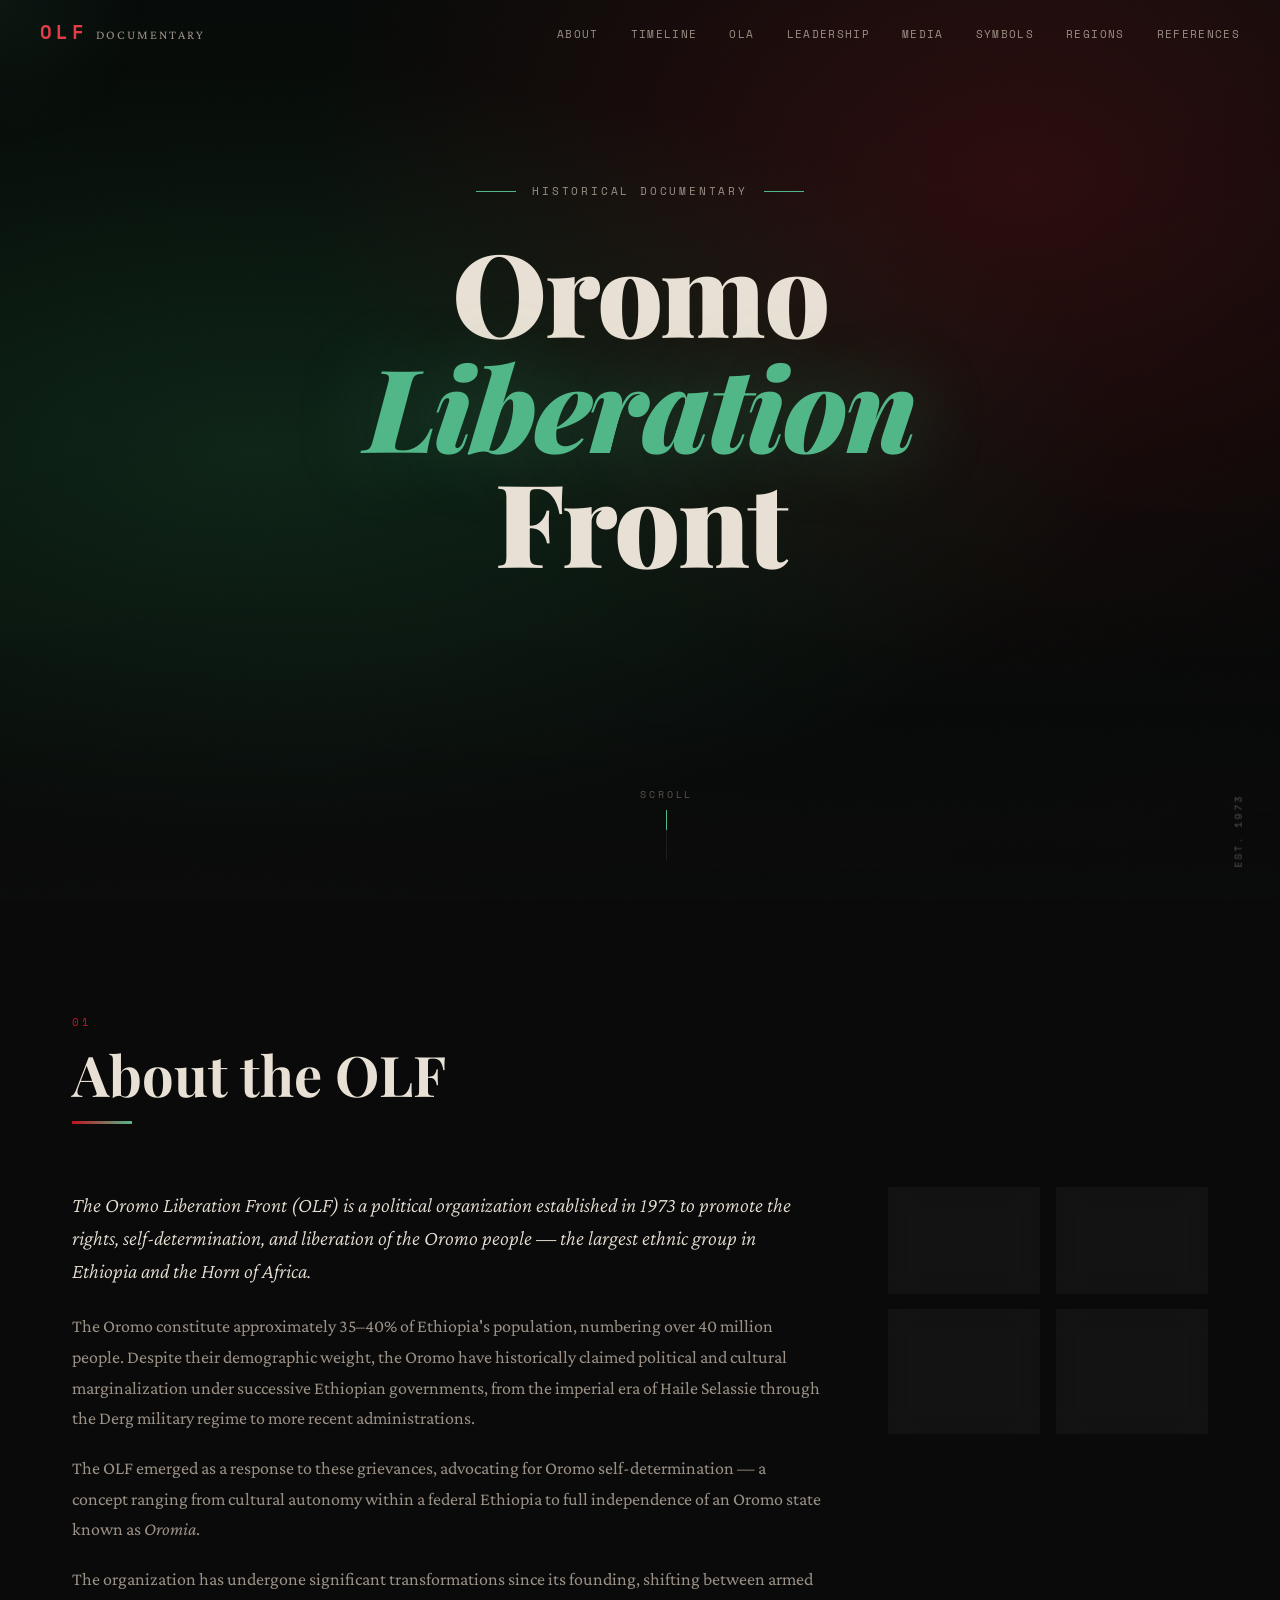
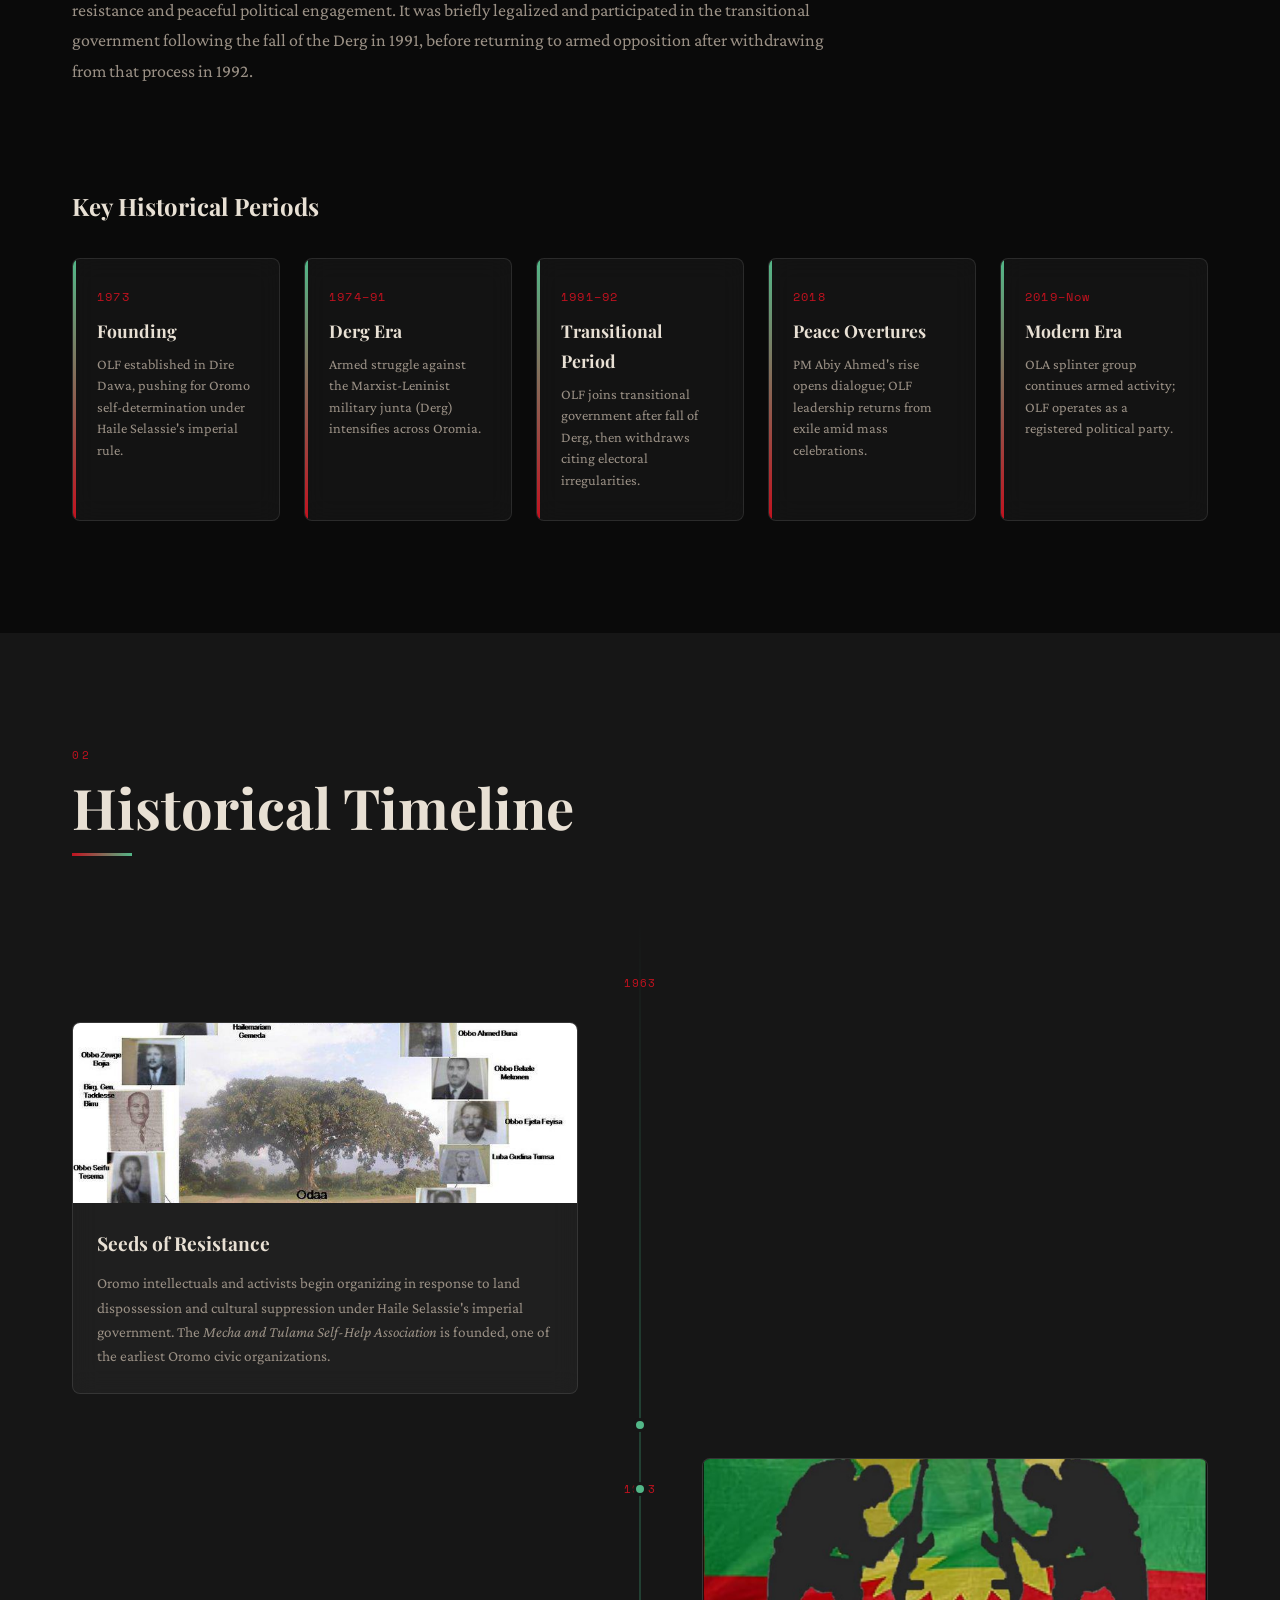
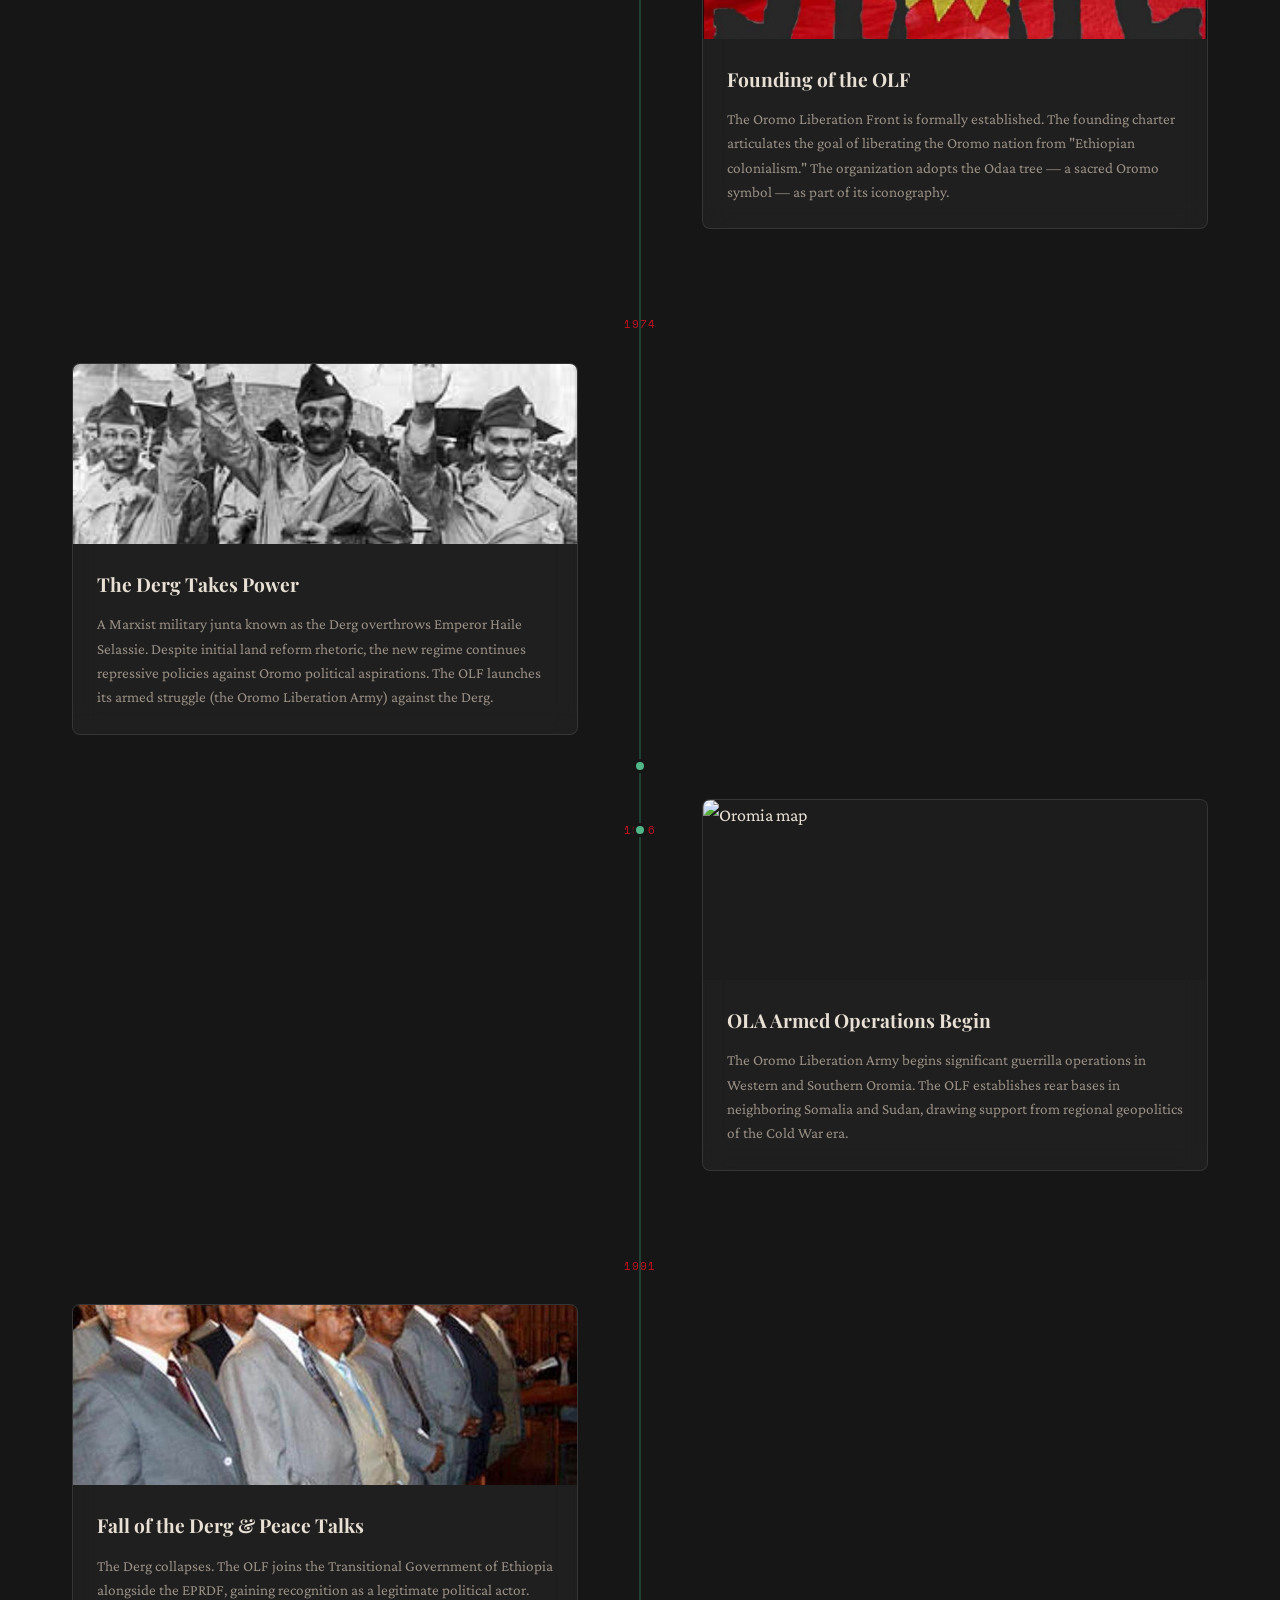
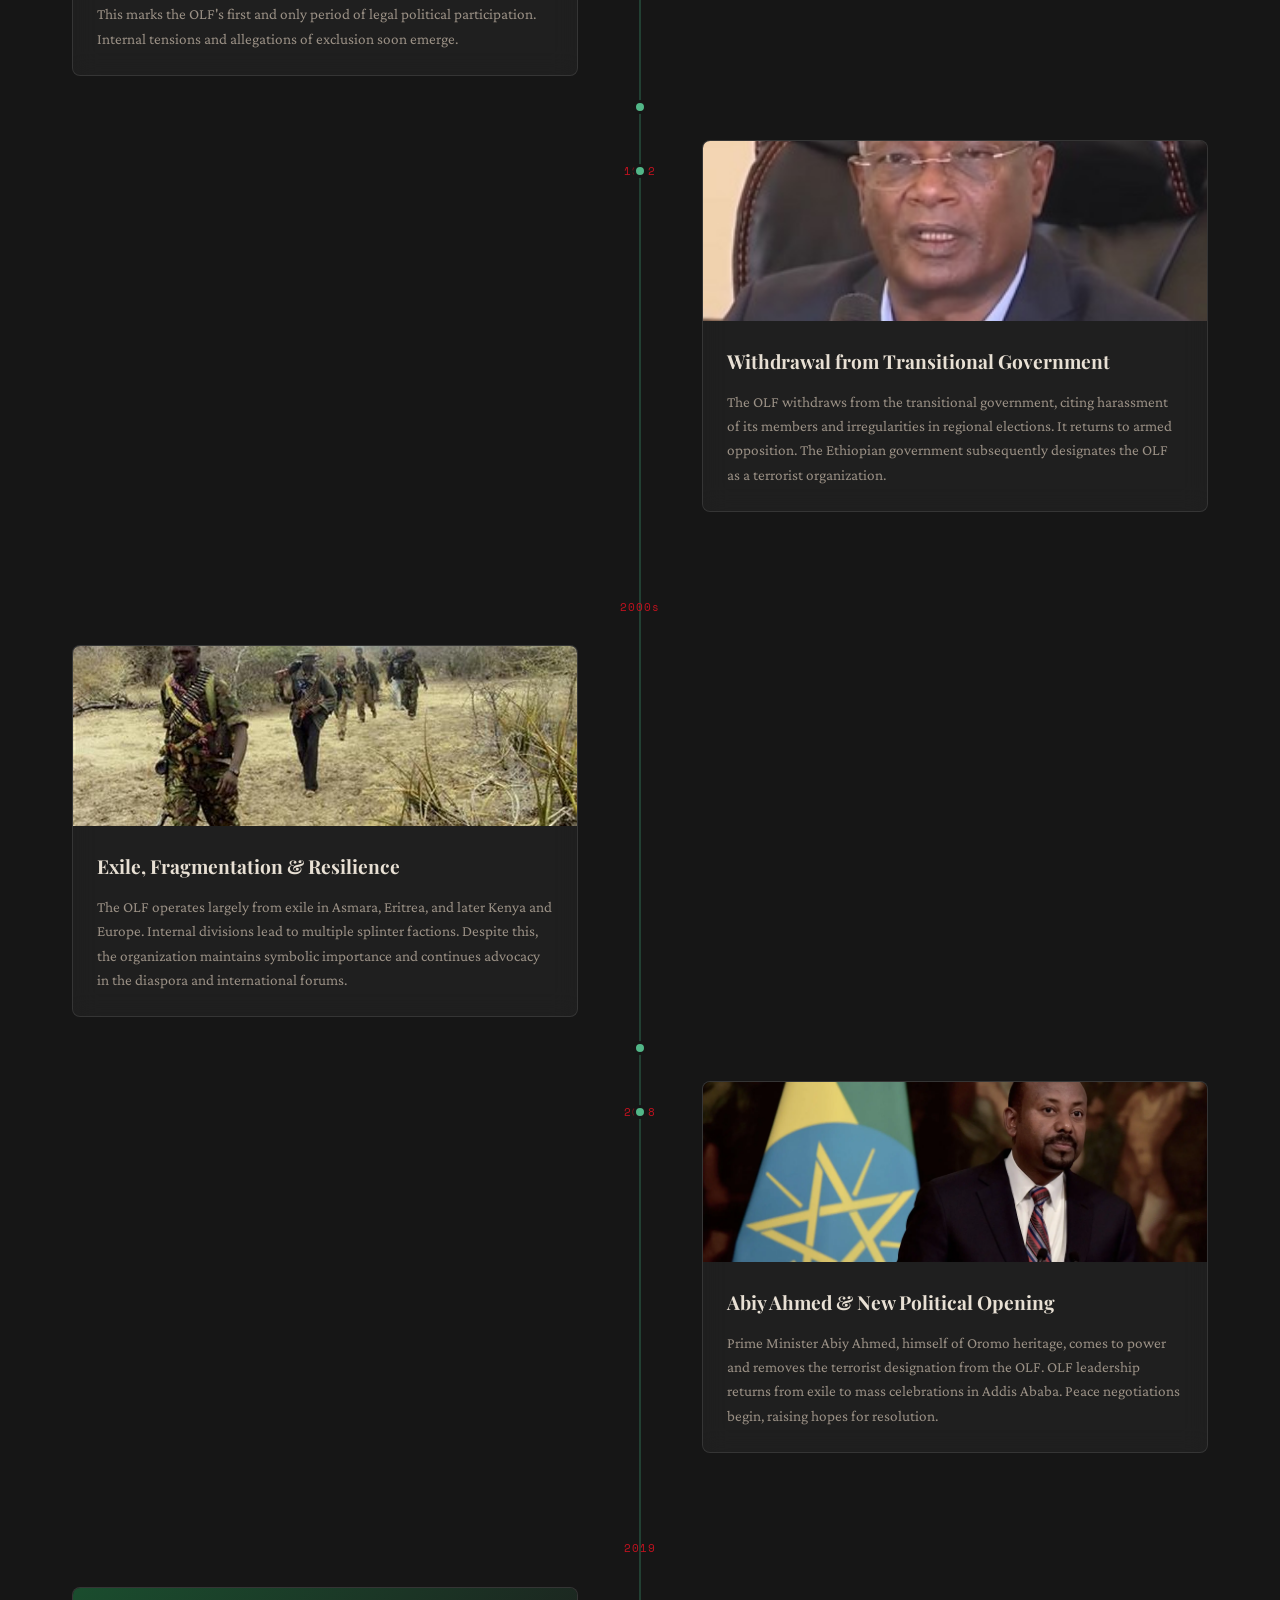
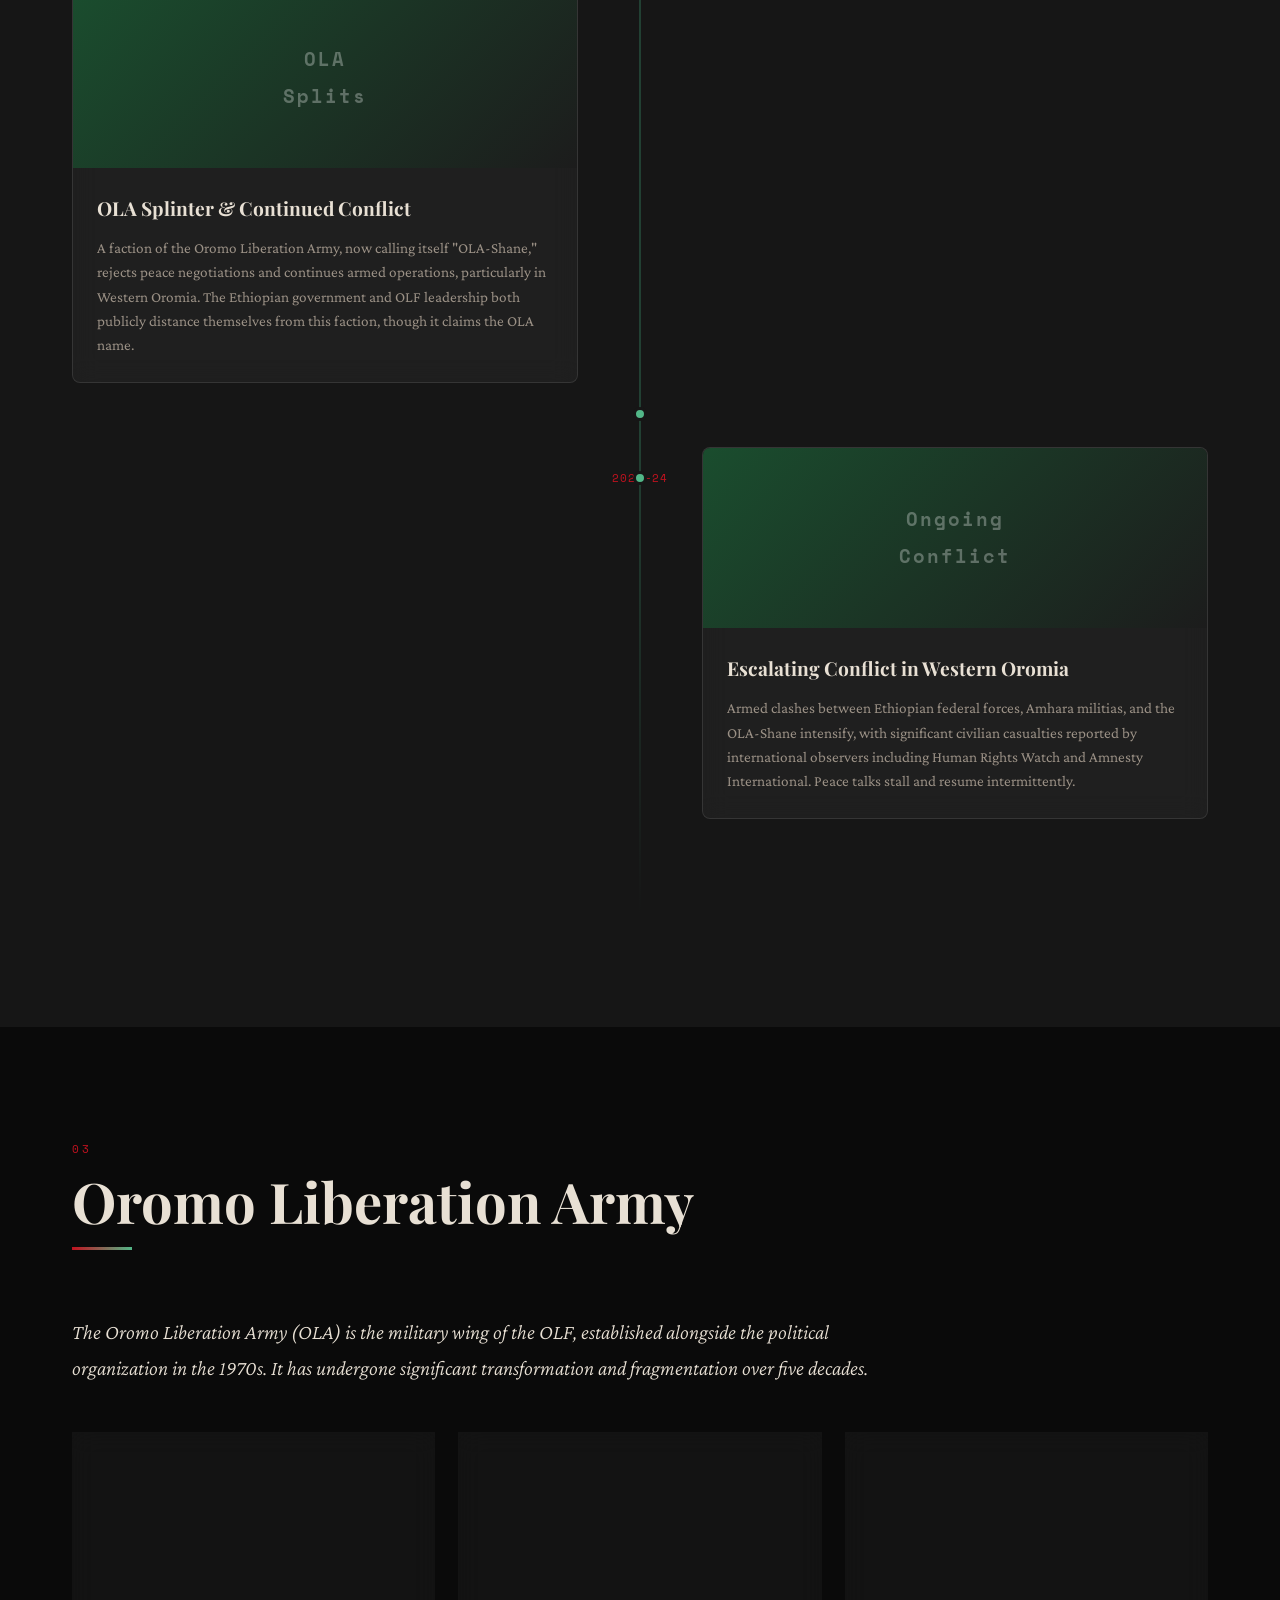
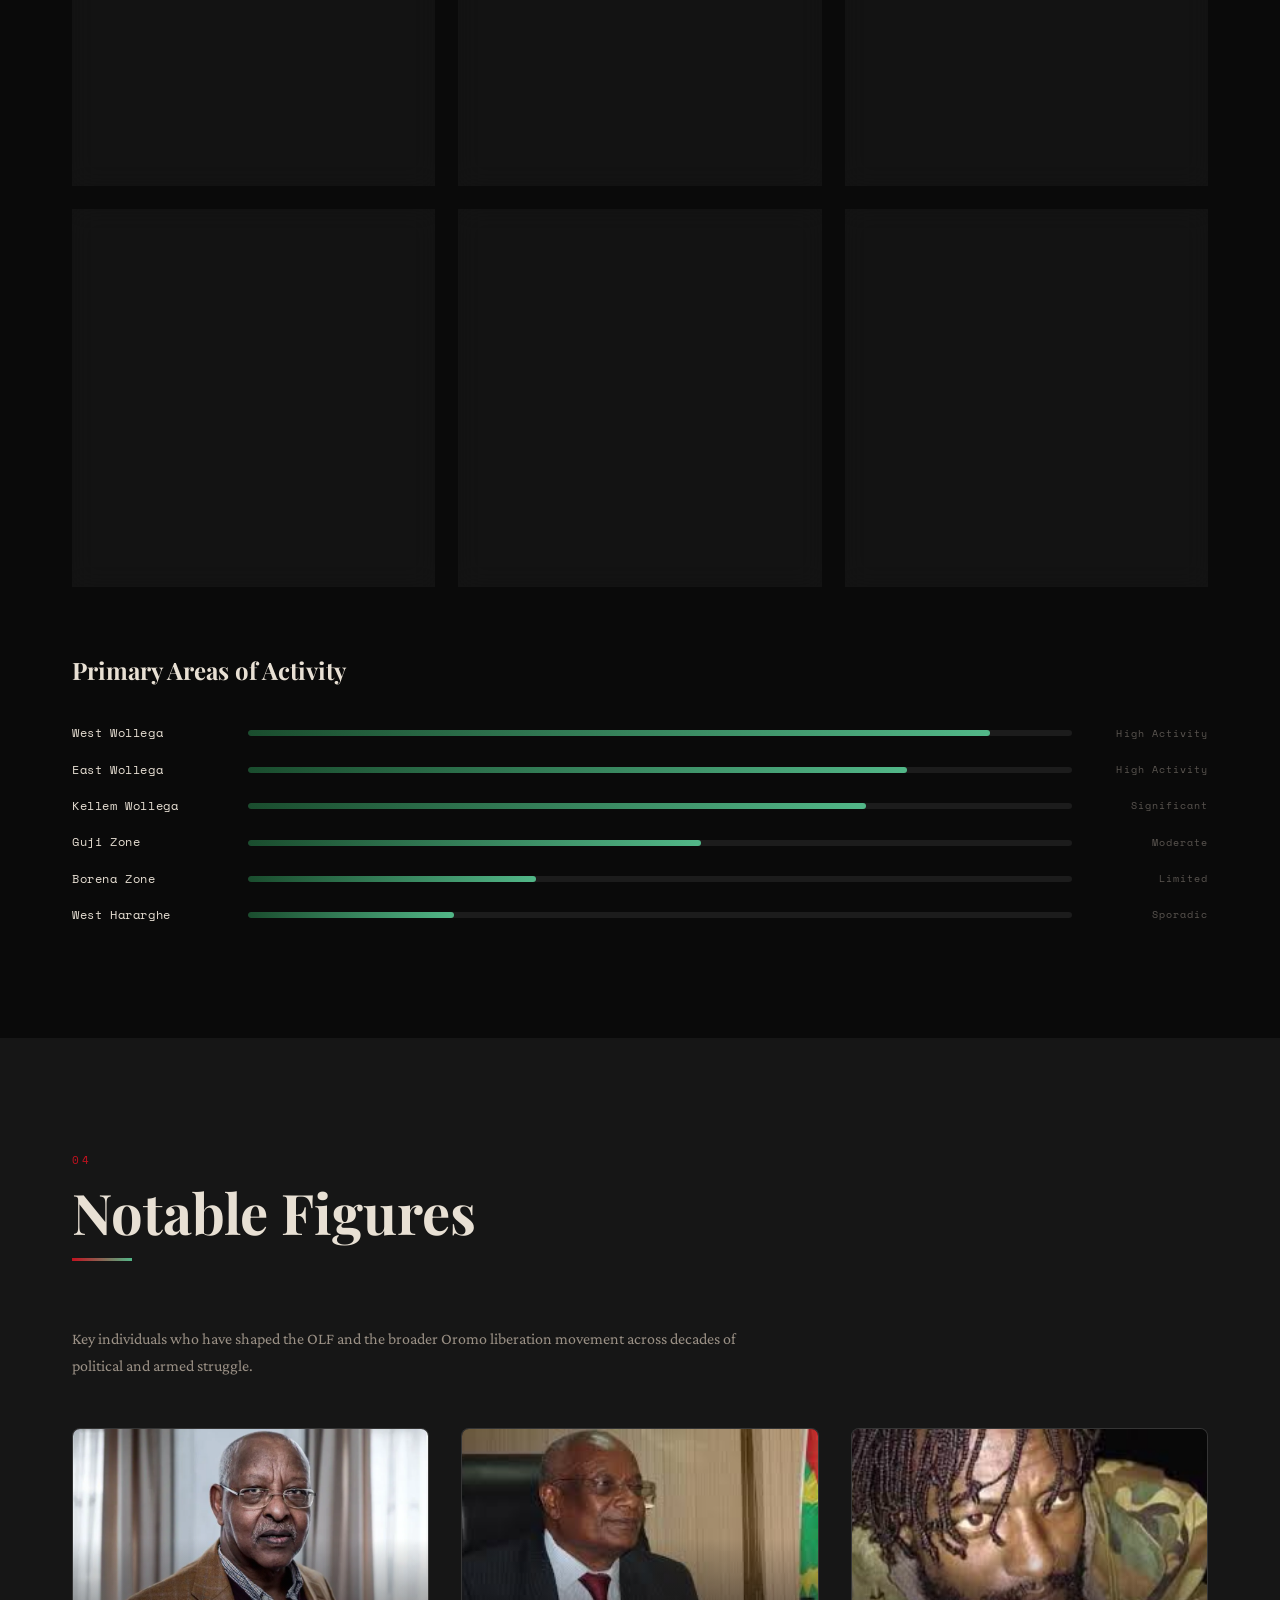
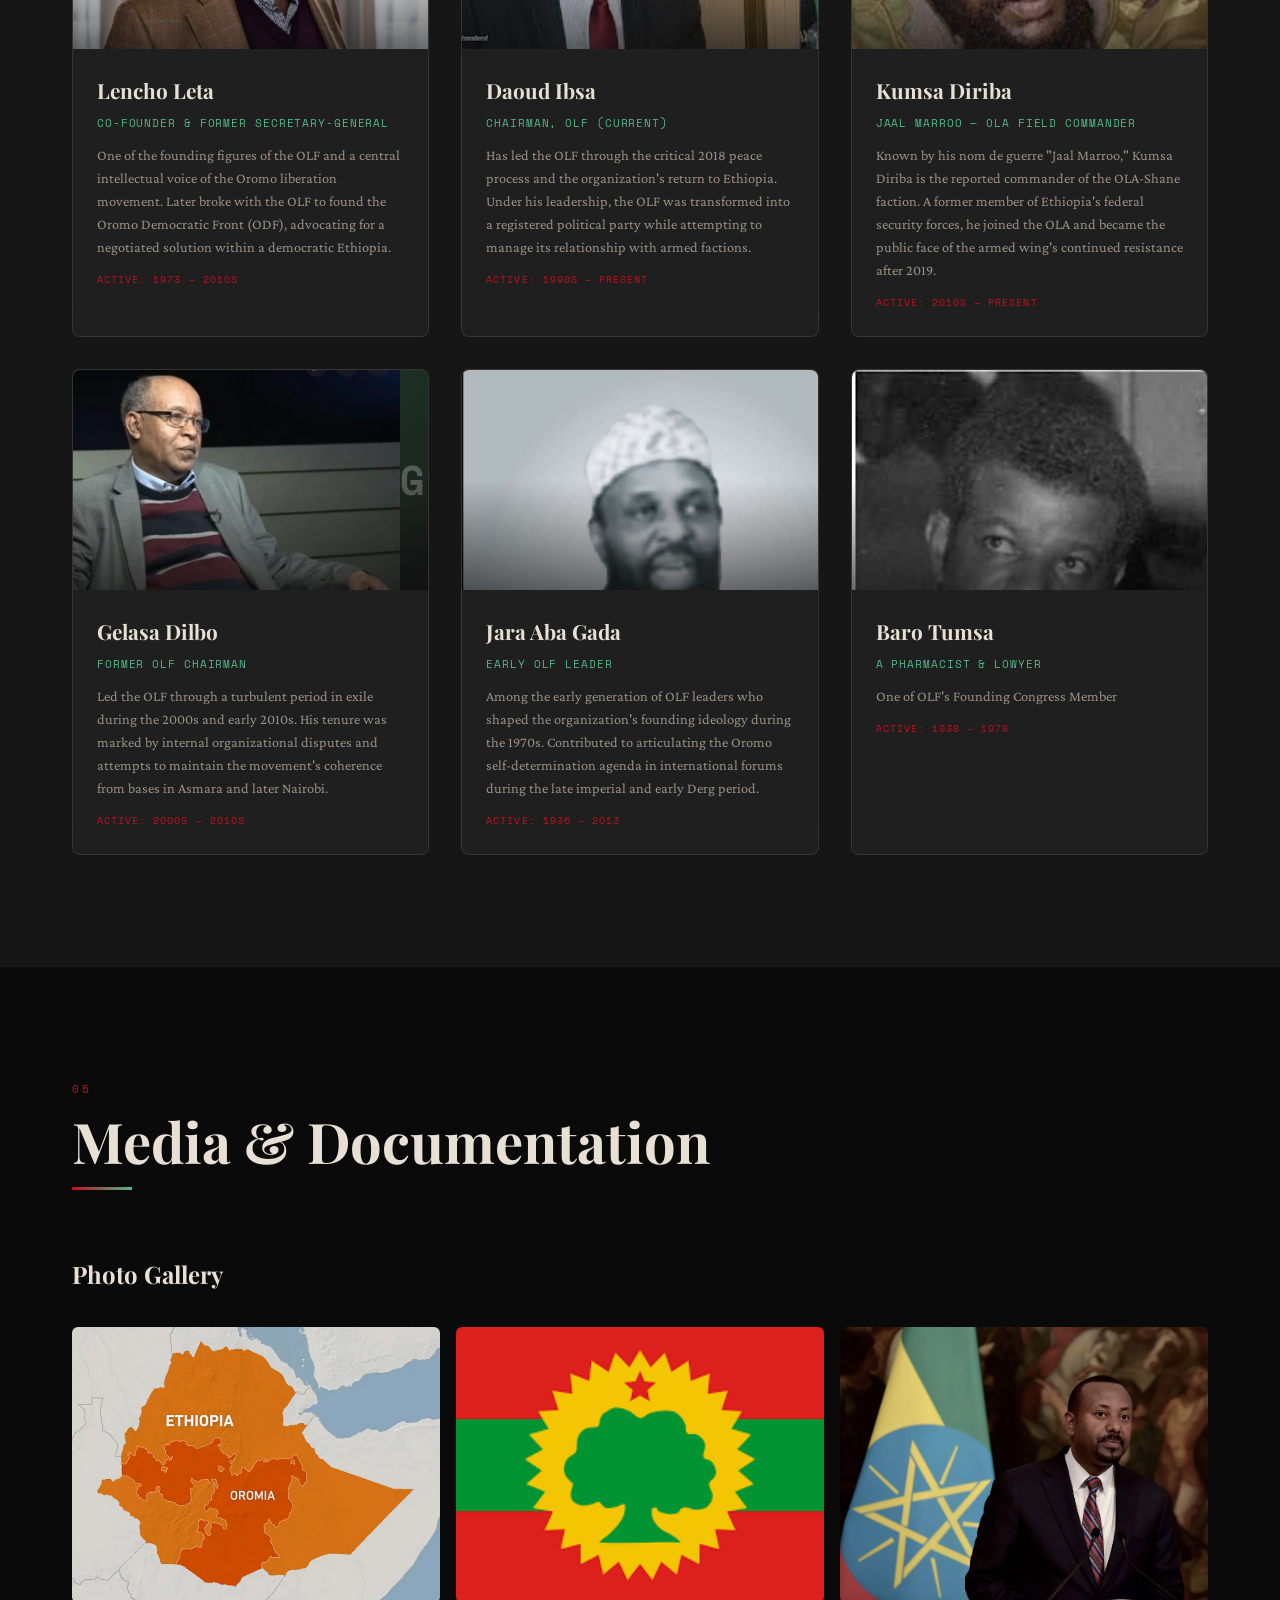
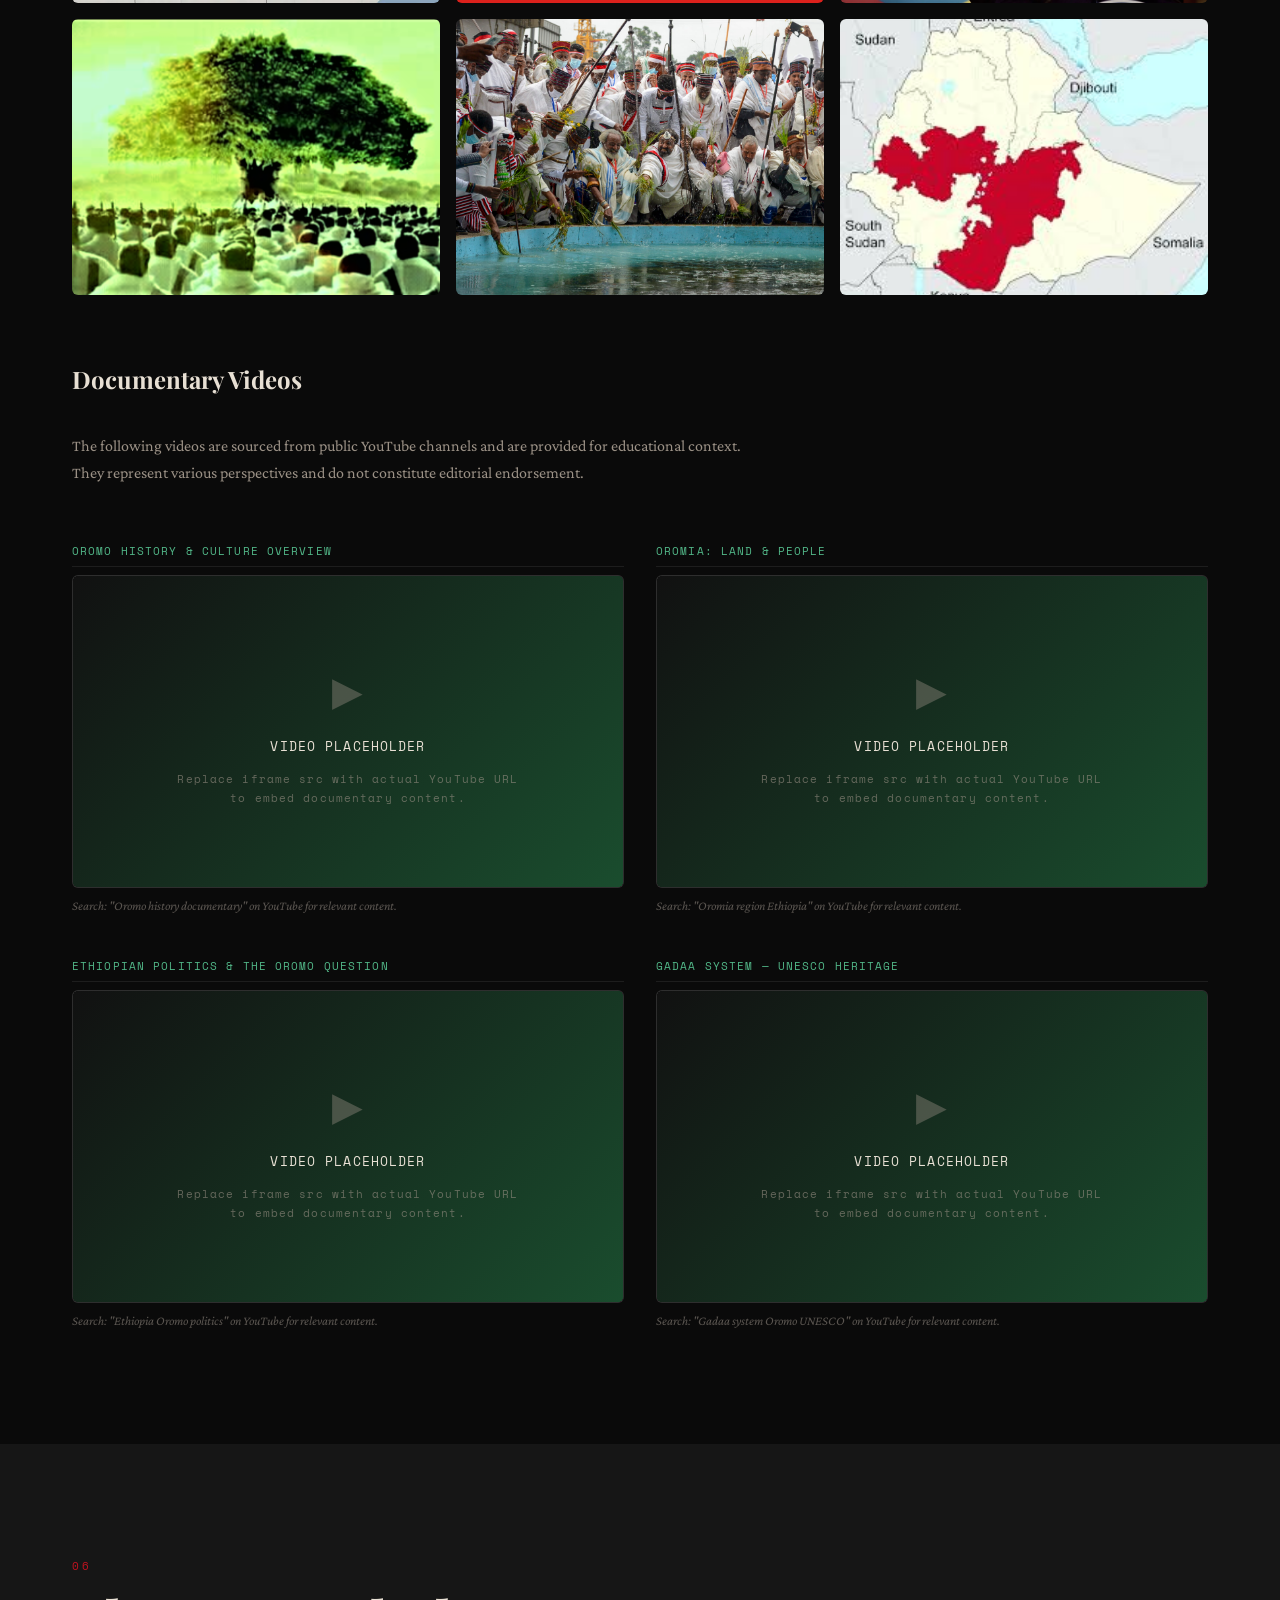
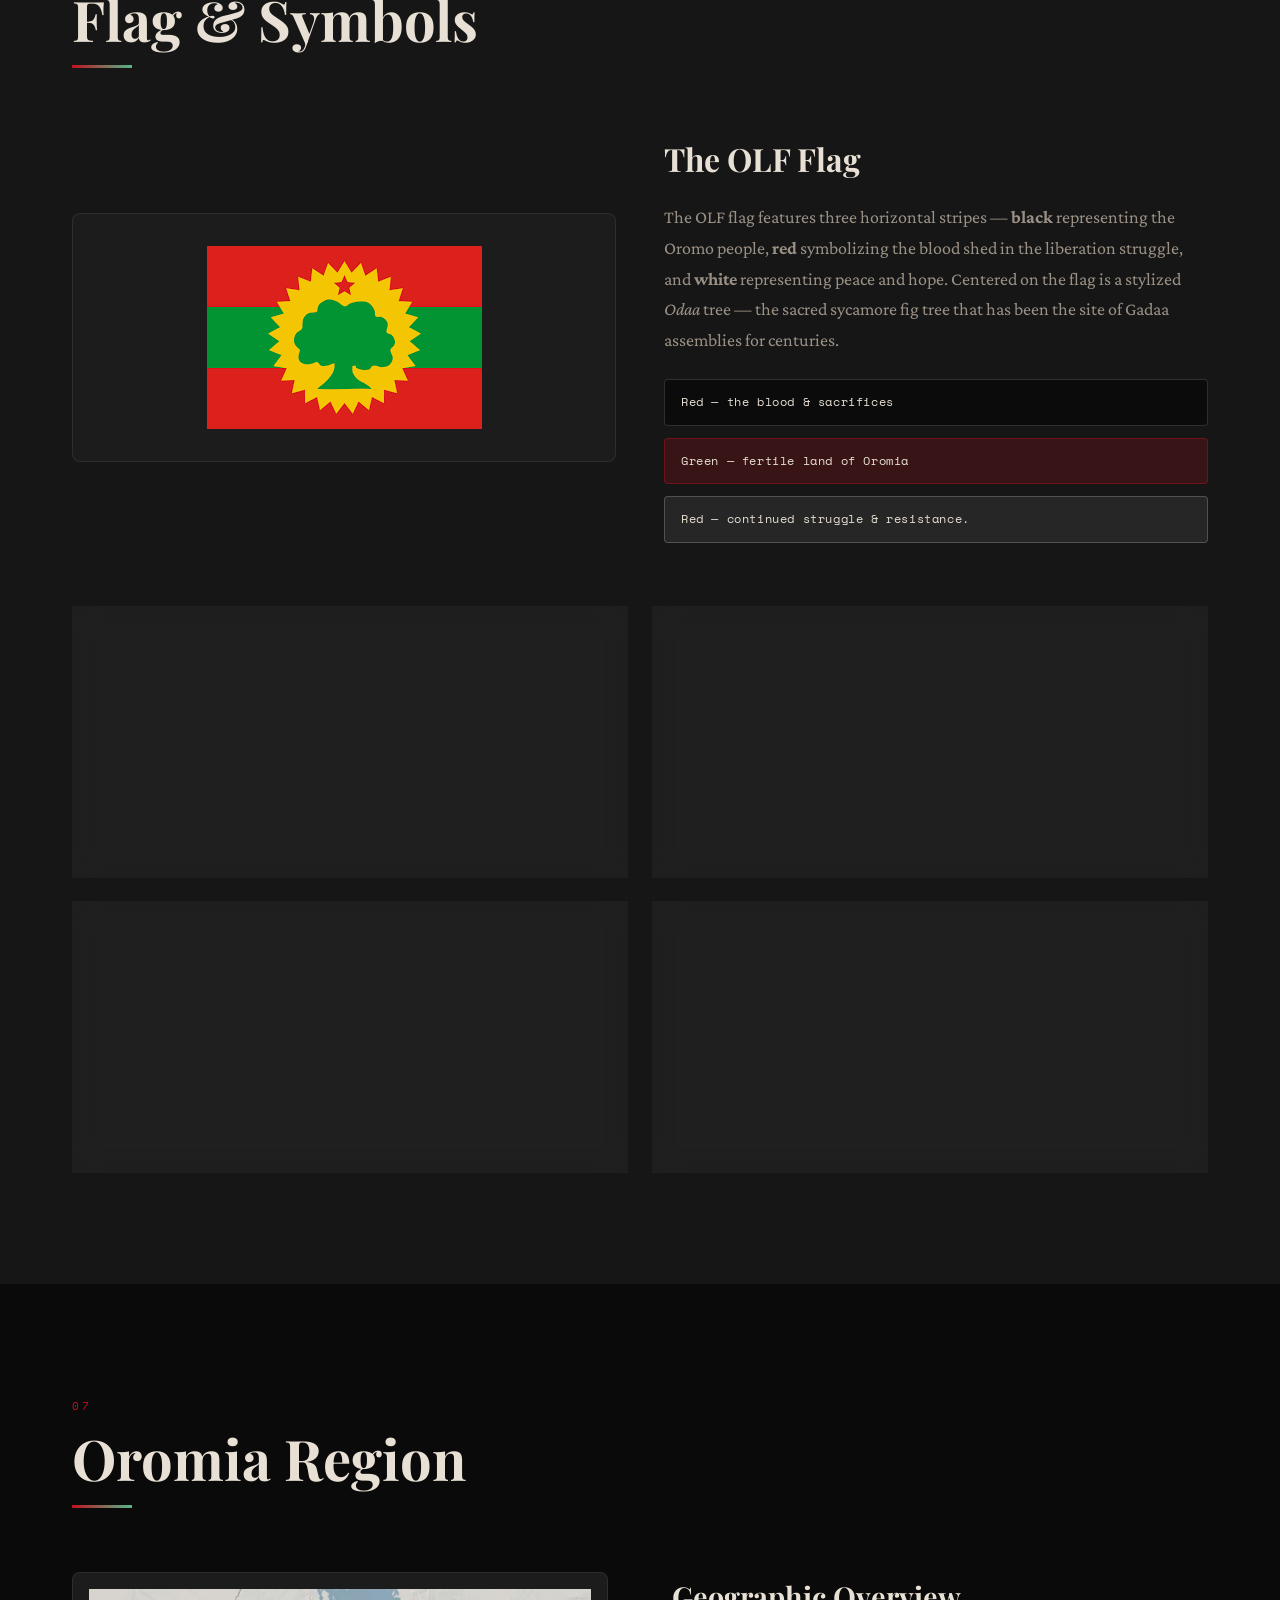
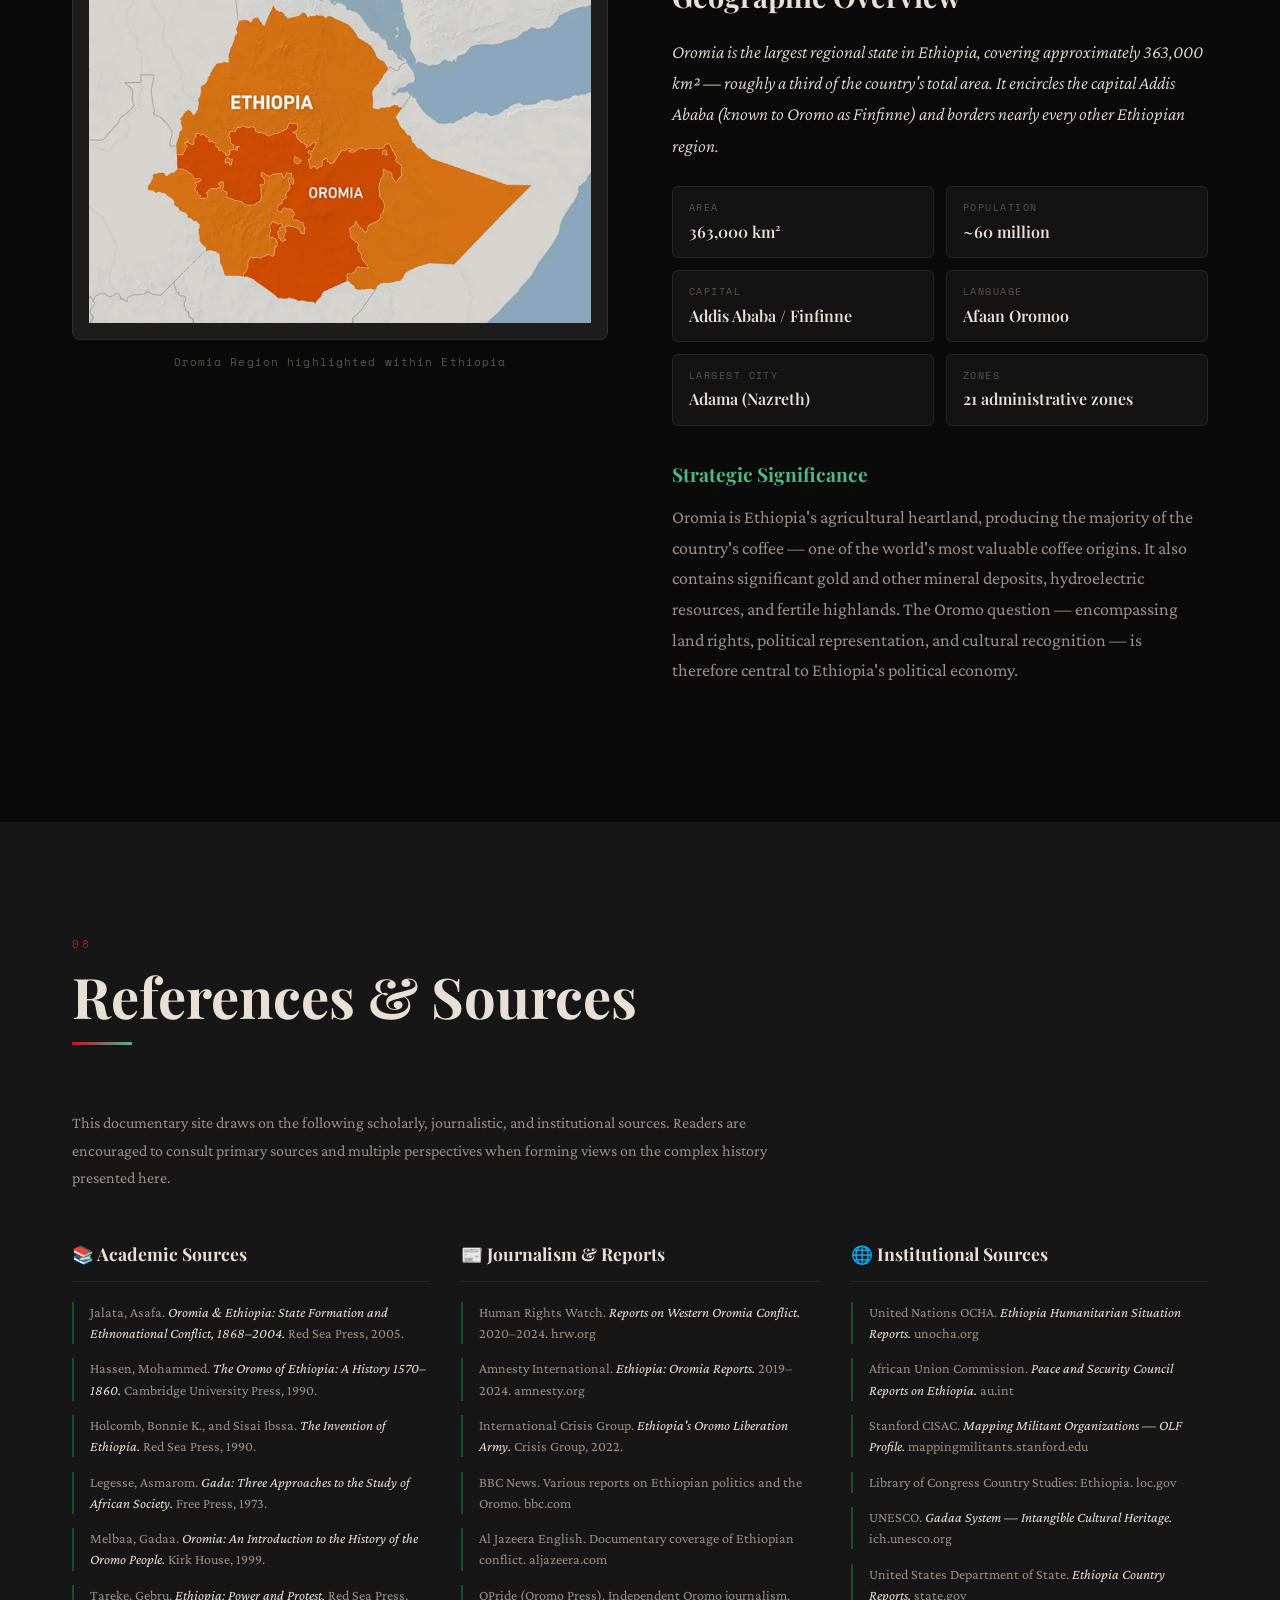
==== index11.html @ f99cafde "Add files via upload" ====
<!DOCTYPE html>
<html lang="en">
<head>
  <meta charset="UTF-8" />
  <meta name="viewport" content="width=device-width, initial-scale=1.0" />
  <title>Oromo Liberation Front – Historical Documentary</title>
  <link rel="preconnect" href="https://fonts.googleapis.com" />
  <link rel="preconnect" href="https://fonts.gstatic.com" crossorigin />
  <link href="https://fonts.googleapis.com/css2?family=Playfair+Display:ital,wght@0,400;0,700;0,900;1,400&family=Crimson+Pro:ital,wght@0,300;0,400;0,600;1,300;1,400&family=Space+Mono:wght@400;700&display=swap" rel="stylesheet" />
  <link rel="stylesheet" href="style.css" />
</head>
<body>

  <!-- NAV -->
  <nav id="navbar">
    <div class="nav-logo">
      <span class="logo-mark">OLF</span>
      <span class="logo-sub">Documentary</span>
    </div>
    <ul class="nav-links">
      <li><a href="#about">About</a></li>
      <li><a href="#timeline">Timeline</a></li>
      <li><a href="#ola">OLA</a></li>
      <li><a href="#leadership">Leadership</a></li>
      <li><a href="#media">Media</a></li>
      <li><a href="#symbols">Symbols</a></li>
      <li><a href="#regions">Regions</a></li>
      <li><a href="#references">References</a></li>
    </ul>
    <button class="nav-hamburger" aria-label="Menu">
      <span></span><span></span><span></span>
    </button>
  </nav>

  <!-- HERO -->
  <section id="hero">
    <div class="hero-parallax"></div>
    <div class="hero-overlay"></div>
    <div class="hero-grain"></div>
    <div class="hero-content">
      <div class="hero-eyebrow">
        <span class="eyebrow-line"></span>
        <span>Historical Documentary</span>
        <span class="eyebrow-line"></span>
      </div>
      <h1 class="hero-title">
        <span class="title-line">Oromo</span>
        <span class="title-line accent">Liberation</span>
        <span class="title-line">Front</span>
      </h1>
      <p class="hero-subtitle">
        An in-depth historical overview of the OLF — its origins, ideology,<br />
        armed struggle, and evolving role in the Horn of Africa.
      </p>
      <div class="hero-meta">
        <span>Founded 1973</span>
        <span class="meta-dot">·</span>
        <span>Oromia, Ethiopia</span>
        <span class="meta-dot">·</span>
        <span>Educational Resource</span>
      </div>
    </div>
    <div class="scroll-indicator">
      <span class="scroll-text">SCROLL</span>
      <div class="scroll-line"><div class="scroll-pip"></div></div>
    </div>
    <div class="hero-corner-text">EST. 1973</div>
  </section>

  <!-- ABOUT -->
  <section id="about" class="section">
    <div class="container">
      <div class="section-header reveal">
        <span class="section-number">01</span>
        <h2 class="section-title">About the OLF</h2>
        <div class="section-rule"></div>
      </div>
      <div class="about-grid">
        <div class="about-text reveal">
          <p class="lead-text">The Oromo Liberation Front (OLF) is a political organization established in 1973 to promote the rights, self-determination, and liberation of the Oromo people — the largest ethnic group in Ethiopia and the Horn of Africa.</p>
          <p>The Oromo constitute approximately 35–40% of Ethiopia's population, numbering over 40 million people. Despite their demographic weight, the Oromo have historically claimed political and cultural marginalization under successive Ethiopian governments, from the imperial era of Haile Selassie through the Derg military regime to more recent administrations.</p>
          <p>The OLF emerged as a response to these grievances, advocating for Oromo self-determination — a concept ranging from cultural autonomy within a federal Ethiopia to full independence of an Oromo state known as <em>Oromia</em>.</p>
          <p>The organization has undergone significant transformations since its founding, shifting between armed resistance and peaceful political engagement. It was briefly legalized and participated in the transitional government following the fall of the Derg in 1991, before returning to armed opposition after withdrawing from that process in 1992.</p>
        </div>
        <div class="about-stats reveal">
          <div class="stat-card glass">
            <span class="stat-number">1973</span>
            <span class="stat-label">Year Founded</span>
          </div>
          <div class="stat-card glass">
            <span class="stat-number">40M+</span>
            <span class="stat-label">Oromo People</span>
          </div>
          <div class="stat-card glass">
            <span class="stat-number">50+</span>
            <span class="stat-label">Years of Struggle</span>
          </div>
          <div class="stat-card glass">
            <span class="stat-number">5</span>
            <span class="stat-label">Key Political Eras</span>
          </div>
        </div>
      </div>

      <!-- Key Dates Summary -->
      <div class="key-dates reveal">
        <h3 class="sub-heading">Key Historical Periods</h3>
        <div class="dates-grid">
          <div class="date-card glass">
            <span class="date-year">1973</span>
            <h4>Founding</h4>
            <p>OLF established in Dire Dawa, pushing for Oromo self-determination under Haile Selassie's imperial rule.</p>
          </div>
          <div class="date-card glass">
            <span class="date-year">1974–91</span>
            <h4>Derg Era</h4>
            <p>Armed struggle against the Marxist-Leninist military junta (Derg) intensifies across Oromia.</p>
          </div>
          <div class="date-card glass">
            <span class="date-year">1991–92</span>
            <h4>Transitional Period</h4>
            <p>OLF joins transitional government after fall of Derg, then withdraws citing electoral irregularities.</p>
          </div>
          <div class="date-card glass">
            <span class="date-year">2018</span>
            <h4>Peace Overtures</h4>
            <p>PM Abiy Ahmed's rise opens dialogue; OLF leadership returns from exile amid mass celebrations.</p>
          </div>
          <div class="date-card glass">
            <span class="date-year">2019–Now</span>
            <h4>Modern Era</h4>
            <p>OLA splinter group continues armed activity; OLF operates as a registered political party.</p>
          </div>
        </div>
      </div>
    </div>
  </section>

  <!-- TIMELINE -->
  <section id="timeline" class="section section-dark">
    <div class="container">
      <div class="section-header reveal">
        <span class="section-number">02</span>
        <h2 class="section-title">Historical Timeline</h2>
        <div class="section-rule"></div>
      </div>
      <div class="timeline">

        <div class="timeline-item reveal">
          <div class="timeline-dot"></div>
          <div class="timeline-date">1963</div>
          <div class="timeline-card glass">
            <div class="timeline-img-wrap">
              <img src="MTAfounders.jpg" alt="Oromia map" loading="lazy" />
            </div>
            <div class="timeline-body">
              <h3>Seeds of Resistance</h3>
              <p>Oromo intellectuals and activists begin organizing in response to land dispossession and cultural suppression under Haile Selassie's imperial government. The <em>Mecha and Tulama Self-Help Association</em> is founded, one of the earliest Oromo civic organizations.</p>
            </div>
          </div>
        </div>

        <div class="timeline-item reveal">
          <div class="timeline-dot"></div>
          <div class="timeline-date">1973</div>
          <div class="timeline-card glass">
            <div class="timeline-img-wrap">
               <img src="ggo-2020.jpg" alt="Oromia map" loading="lazy" />
              <div class="img-placeholder">
                <span>OLF</span>
                <span>Founded</span>
              </div>
            </div>
            <div class="timeline-body">
              <h3>Founding of the OLF</h3>
              <p>The Oromo Liberation Front is formally established. The founding charter articulates the goal of liberating the Oromo nation from "Ethiopian colonialism." The organization adopts the Odaa tree — a sacred Oromo symbol — as part of its iconography.</p>
            </div>
          </div>
        </div>

        <div class="timeline-item reveal">
          <div class="timeline-dot"></div>
          <div class="timeline-date">1974</div>
          <div class="timeline-card glass">
            <div class="timeline-img-wrap">
               <img src="images (2).jpg" alt="Oromia map" loading="lazy" />
              <div class="img-placeholder">
                <span>Derg</span>
                <span>Coup</span>
              </div>
            </div>
            <div class="timeline-body">
              <h3>The Derg Takes Power</h3>
              <p>A Marxist military junta known as the Derg overthrows Emperor Haile Selassie. Despite initial land reform rhetoric, the new regime continues repressive policies against Oromo political aspirations. The OLF launches its armed struggle (the Oromo Liberation Army) against the Derg.</p>
            </div>
          </div>
        </div>

        <div class="timeline-item reveal">
          <div class="timeline-dot"></div>
          <div class="timeline-date">1976</div>
          <div class="timeline-card glass">
            <div class="timeline-img-wrap">
               <img src="XX NW OOV SOLDATS OLA.jpg" alt="Oromia map" loading="lazy" />
              <div class="img-placeholder">
                <span>OLA</span>
                <span>Operations</span>
              </div>
            </div>
            <div class="timeline-body">
              <h3>OLA Armed Operations Begin</h3>
              <p>The Oromo Liberation Army begins significant guerrilla operations in Western and Southern Oromia. The OLF establishes rear bases in neighboring Somalia and Sudan, drawing support from regional geopolitics of the Cold War era.</p>
            </div>
          </div>
        </div>

        <div class="timeline-item reveal">
          <div class="timeline-dot"></div>
          <div class="timeline-date">1991</div>
          <div class="timeline-card glass">
            <div class="timeline-img-wrap">
               <img src="2307446_401.jpg" alt="Oromia map" loading="lazy" />
              <div class="img-placeholder">
                <span>Derg</span>
                <span>Falls</span>
              </div>
            </div>
            <div class="timeline-body">
              <h3>Fall of the Derg & Peace Talks</h3>
              <p>The Derg collapses. The OLF joins the Transitional Government of Ethiopia alongside the EPRDF, gaining recognition as a legitimate political actor. This marks the OLF's first and only period of legal political participation. Internal tensions and allegations of exclusion soon emerge.</p>
            </div>
          </div>
        </div>

        <div class="timeline-item reveal">
          <div class="timeline-dot"></div>
          <div class="timeline-date">1992</div>
          <div class="timeline-card glass">
            <div class="timeline-img-wrap">
               <img src="Dawud-Ibsa-OLF.jpg" alt="Oromia map" loading="lazy" />
              <div class="img-placeholder">
                <span>OLF</span>
                <span>Withdraws</span>
              </div>
            </div>
            <div class="timeline-body">
              <h3>Withdrawal from Transitional Government</h3>
              <p>The OLF withdraws from the transitional government, citing harassment of its members and irregularities in regional elections. It returns to armed opposition. The Ethiopian government subsequently designates the OLF as a terrorist organization.</p>
            </div>
          </div>
        </div>

        <div class="timeline-item reveal">
          <div class="timeline-dot"></div>
          <div class="timeline-date">2000s</div>
          <div class="timeline-card glass">
            <div class="timeline-img-wrap">
               <img src="OLF.jpg" alt="Oromia map" loading="lazy" />
              <div class="img-placeholder">
                <span>Exile</span>
                <span>Period</span>
              </div>
            </div>
            <div class="timeline-body">
              <h3>Exile, Fragmentation & Resilience</h3>
              <p>The OLF operates largely from exile in Asmara, Eritrea, and later Kenya and Europe. Internal divisions lead to multiple splinter factions. Despite this, the organization maintains symbolic importance and continues advocacy in the diaspora and international forums.</p>
            </div>
          </div>
        </div>

        <div class="timeline-item reveal">
          <div class="timeline-dot"></div>
          <div class="timeline-date">2018</div>
          <div class="timeline-card glass">
            <div class="timeline-img-wrap">
              <img src="licensed-image.webp" alt="Abiy Ahmed" loading="lazy" />
            </div>
            <div class="timeline-body">
              <h3>Abiy Ahmed & New Political Opening</h3>
              <p>Prime Minister Abiy Ahmed, himself of Oromo heritage, comes to power and removes the terrorist designation from the OLF. OLF leadership returns from exile to mass celebrations in Addis Ababa. Peace negotiations begin, raising hopes for resolution.</p>
            </div>
          </div>
        </div>

        <div class="timeline-item reveal">
          <div class="timeline-dot"></div>
          <div class="timeline-date">2019</div>
          <div class="timeline-card glass">
            <div class="timeline-img-wrap">
              <div class="img-placeholder">
                <span>OLA</span>
                <span>Splits</span>
              </div>
            </div>
            <div class="timeline-body">
              <h3>OLA Splinter & Continued Conflict</h3>
              <p>A faction of the Oromo Liberation Army, now calling itself "OLA-Shane," rejects peace negotiations and continues armed operations, particularly in Western Oromia. The Ethiopian government and OLF leadership both publicly distance themselves from this faction, though it claims the OLA name.</p>
            </div>
          </div>
        </div>

        <div class="timeline-item reveal">
          <div class="timeline-dot"></div>
          <div class="timeline-date">2020–24</div>
          <div class="timeline-card glass">
            <div class="timeline-img-wrap">
              <div class="img-placeholder">
                <span>Ongoing</span>
                <span>Conflict</span>
              </div>
            </div>
            <div class="timeline-body">
              <h3>Escalating Conflict in Western Oromia</h3>
              <p>Armed clashes between Ethiopian federal forces, Amhara militias, and the OLA-Shane intensify, with significant civilian casualties reported by international observers including Human Rights Watch and Amnesty International. Peace talks stall and resume intermittently.</p>
            </div>
          </div>
        </div>

      </div>
    </div>
  </section>

  <!-- OLA SECTION -->
  <section id="ola" class="section">
    <div class="container">
      <div class="section-header reveal">
        <span class="section-number">03</span>
        <h2 class="section-title">Oromo Liberation Army</h2>
        <div class="section-rule"></div>
      </div>
      <div class="ola-intro reveal">
        <p class="lead-text">The Oromo Liberation Army (OLA) is the military wing of the OLF, established alongside the political organization in the 1970s. It has undergone significant transformation and fragmentation over five decades.</p>
      </div>

      <div class="cards-grid">
        <div class="info-card glass reveal">
          <div class="card-icon">⚔️</div>
          <h3>Origins &amp; Formation</h3>
          <p>The OLA was established as the armed wing of the OLF in the mid-1970s to conduct guerrilla warfare against the Derg military regime. Drawing inspiration from liberation movements across Africa, it adopted classic guerrilla tactics in the rugged terrain of western and southern Oromia.</p>
        </div>
        <div class="info-card glass reveal">
          <div class="card-icon">🗺️</div>
          <h3>Areas of Activity</h3>
          <p>The OLA has historically operated across Western Oromia (Wollega zones), Southern Oromia, and parts of Hararghe. The current OLA-Shane faction is primarily active in West, East, and Kellem Wollega zones, as well as parts of Guji zone in southern Oromia.</p>
        </div>
        <div class="info-card glass reveal">
          <div class="card-icon">🏛️</div>
          <h3>Structure &amp; Command</h3>
          <p>Historically, the OLA operated under the OLF's Executive Committee. The post-2019 OLA-Shane faction is led by a field commander known by the nom de guerre "Jaal Marroo" (Kumsa Diriba). Its exact organizational structure is not fully known, operating in a decentralized guerrilla format.</p>
        </div>
        <div class="info-card glass reveal">
          <div class="card-icon">🕊️</div>
          <h3>Peace Process</h3>
          <p>Multiple rounds of peace negotiations have been reported between the Ethiopian government and the OLA-Shane, mediated by regional bodies including the African Union. As of the most recent reports, talks have not yielded a lasting ceasefire agreement, and the conflict continues to generate humanitarian concern.</p>
        </div>
        <div class="info-card glass reveal">
          <div class="card-icon">📰</div>
          <h3>International Classification</h3>
          <p>The Ethiopian government designated the OLA-Shane as a terrorist organization in 2021. This designation is contested by human rights organizations who warn it has been used to criminalize Oromo civil society. The OLF as a registered political party is legally distinct from the OLA-Shane faction.</p>
        </div>
        <div class="info-card glass reveal">
          <div class="card-icon">⚖️</div>
          <h3>Humanitarian Concerns</h3>
          <p>Reports from Human Rights Watch, Amnesty International, and the UN have documented serious human rights violations by multiple parties to the conflict in Oromia, including allegations against both government forces and armed groups. Independent verification remains difficult due to access restrictions.</p>
        </div>
      </div>

      <!-- Regions visualization -->
      <div class="map-section reveal">
        <h3 class="sub-heading">Primary Areas of Activity</h3>
        <div class="region-bars">
          <div class="region-bar">
            <span class="region-name">West Wollega</span>
            <div class="bar-track"><div class="bar-fill" data-width="90"></div></div>
            <span class="region-level">High Activity</span>
          </div>
          <div class="region-bar">
            <span class="region-name">East Wollega</span>
            <div class="bar-track"><div class="bar-fill" data-width="80"></div></div>
            <span class="region-level">High Activity</span>
          </div>
          <div class="region-bar">
            <span class="region-name">Kellem Wollega</span>
            <div class="bar-track"><div class="bar-fill" data-width="75"></div></div>
            <span class="region-level">Significant</span>
          </div>
          <div class="region-bar">
            <span class="region-name">Guji Zone</span>
            <div class="bar-track"><div class="bar-fill" data-width="55"></div></div>
            <span class="region-level">Moderate</span>
          </div>
          <div class="region-bar">
            <span class="region-name">Borena Zone</span>
            <div class="bar-track"><div class="bar-fill" data-width="35"></div></div>
            <span class="region-level">Limited</span>
          </div>
          <div class="region-bar">
            <span class="region-name">West Hararghe</span>
            <div class="bar-track"><div class="bar-fill" data-width="25"></div></div>
            <span class="region-level">Sporadic</span>
          </div>
        </div>
      </div>
    </div>
  </section>

  <!-- LEADERSHIP -->
  <section id="leadership" class="section section-dark">
    <div class="container">
      <div class="section-header reveal">
        <span class="section-number">04</span>
        <h2 class="section-title">Notable Figures</h2>
        <div class="section-rule"></div>
      </div>
      <p class="section-intro reveal">Key individuals who have shaped the OLF and the broader Oromo liberation movement across decades of political and armed struggle.</p>

      <div class="leaders-grid">

        <div class="leader-card glass reveal">
          <div class="leader-img-wrap">
            <img src="Lencho-Leta.webp" alt="Lencho Letta" loading="lazy" />
            <div class="leader-img-overlay"></div>
          </div>
          <div class="leader-info">
            <h3>Lencho Leta</h3>
            <span class="leader-title">Co-Founder &amp; Former Secretary-General</span>
            <p>One of the founding figures of the OLF and a central intellectual voice of the Oromo liberation movement. Later broke with the OLF to found the Oromo Democratic Front (ODF), advocating for a negotiated solution within a democratic Ethiopia.</p>
            <div class="leader-years">Active: 1973 – 2010s</div>
          </div>
        </div>

        <div class="leader-card glass reveal">
          <div class="leader-img-wrap">
            <img src="images (3).jpg" alt="dawd ibsa" loading="lazy" />
            <div class="leader-img-placeholder">
              <span>DD</span>
            </div>
            <div class="leader-img-overlay"></div>
          </div>
          <div class="leader-info">
            <h3>Daoud Ibsa</h3>
            <span class="leader-title">Chairman, OLF (Current)</span>
            <p>Has led the OLF through the critical 2018 peace process and the organization's return to Ethiopia. Under his leadership, the OLF was transformed into a registered political party while attempting to manage its relationship with armed factions.</p>
            <div class="leader-years">Active: 1990s – Present</div>
          </div>
        </div>

        <div class="leader-card glass reveal">
          <div class="leader-img-wrap">
             <img src="images (4).jpg" alt="Lencho Letta" loading="lazy" />
            <div class="leader-img-placeholder">
              <span>KD</span>
            </div>
            <div class="leader-img-overlay"></div>
          </div>
          <div class="leader-info">
            <h3>Kumsa Diriba</h3>
            <span class="leader-title">Jaal Marroo — OLA Field Commander</span>
            <p>Known by his nom de guerre "Jaal Marroo," Kumsa Diriba is the reported commander of the OLA-Shane faction. A former member of Ethiopia's federal security forces, he joined the OLA and became the public face of the armed wing's continued resistance after 2019.</p>
            <div class="leader-years">Active: 2010s – Present</div>
          </div>
        </div>

        <div class="leader-card glass reveal">
          <div class="leader-img-wrap">
            <div class="leader-img-placeholder">
               <img src="Gelesa-Dilbo-e1648738076816-768x472.webp" alt="Lencho Letta" loading="lazy" />
              <span>GW</span>
            </div>
            <div class="leader-img-overlay"></div>
          </div>
          <div class="leader-info">
            <h3>Gelasa Dilbo</h3>
            <span class="leader-title">Former OLF Chairman</span>
            <p>Led the OLF through a turbulent period in exile during the 2000s and early 2010s. His tenure was marked by internal organizational disputes and attempts to maintain the movement's coherence from bases in Asmara and later Nairobi.</p>
            <div class="leader-years">Active: 2000s – 2010s</div>
          </div>
        </div>

        <div class="leader-card glass reveal">
          <div class="leader-img-wrap">
            <img src="jaaraabbagadaa.webp" alt="Lencho Letta" loading="lazy" />
            <div class="leader-img-placeholder">
              <span>IB</span>
            </div>
            <div class="leader-img-overlay"></div>
          </div>
          <div class="leader-info">
            <h3>Jara Aba Gada</h3>
            <span class="leader-title">Early OLF Leader</span>
            <p>Among the early generation of OLF leaders who shaped the organization's founding ideology during the 1970s. Contributed to articulating the Oromo self-determination agenda in international forums during the late imperial and early Derg period.</p>
            <div class="leader-years">Active: 1936 – 2013</div>
          </div>
        </div>

        <div class="leader-card glass reveal">
          <div class="leader-img-wrap">
            <img src="baro-tumsa.jpg" alt="baro" loading="lazy" />
            <div class="leader-img-placeholder">
              <span>MA</span>
            </div>
            <div class="leader-img-overlay"></div>
          </div>
          <div class="leader-info">
            <h3>Baro Tumsa</h3>
            <span class="leader-title">A pharmacist &amp; Lowyer</span>
            <p>One of OLF's Founding Congress Member</p>
            <div class="leader-years">Active: 1938 – 1978</div>
          </div>
        </div>

      </div>
    </div>
  </section>

  <!-- MEDIA -->
  <section id="media" class="section">
    <div class="container">
      <div class="section-header reveal">
        <span class="section-number">05</span>
        <h2 class="section-title">Media &amp; Documentation</h2>
        <div class="section-rule"></div>
      </div>

      <!-- Image Gallery -->
      <h3 class="sub-heading reveal">Photo Gallery</h3>
      <div class="gallery-grid reveal">
        <div class="gallery-item" data-caption="Oromia Region — Ethiopia">
          <img src="WEB-ETHIOPIA-OROMIA-1000X562.webp" alt="Oromia map" loading="lazy" />
          <div class="gallery-overlay"><span>Oromia Region</span></div>
        </div>
        <div class="gallery-item" data-caption="OLF Flag — Green, Red, and Black">
          <img src="images_flag.png" alt="OLF Flag" loading="lazy" />
          <div class="gallery-overlay"><span>OLF Flag</span></div>
        </div>
        <div class="gallery-item" data-caption="Abiy Ahmed — Ethiopian Prime Minister">
          <img src="licensed-image.webp" alt="Abiy Ahmed" loading="lazy" />
          <div class="gallery-overlay"><span>PM Abiy Ahmed, 2018</span></div>
        </div>
        <div class="gallery-item" data-caption="Traditional Oromo Gadaa ceremony">
          <img src="Gadaa-1-1024x563.webp" alt="Gadaa System" loading="lazy" />
          <div class="gallery-overlay"><span>Gadaa System</span></div>
        </div>
        <div class="gallery-item" data-caption="Oromo cultural gathering">
          <img src="irrecha-1-1280x836.jpg" alt="Oromo culture" loading="lazy" />
          <div class="gallery-overlay"><span>Oromo Cultural Life</span></div>
        </div>
        <div class="gallery-item" data-caption="Horn of Africa — Regional Context">
          <img src="images (5).jpg" alt="Horn of Africa" loading="lazy" />
          <div class="gallery-overlay"><span>Horn of Africa</span></div>
        </div>
      </div>

      <!-- Lightbox -->
      <div id="lightbox" class="lightbox">
        <button class="lightbox-close">&times;</button>
        <button class="lightbox-prev">&#8249;</button>
        <button class="lightbox-next">&#8250;</button>
        <img id="lightbox-img" src="" alt="" />
        <p id="lightbox-caption"></p>
      </div>

      <!-- Videos -->
      <h3 class="sub-heading reveal">Documentary Videos</h3>
      <p class="section-note reveal">The following videos are sourced from public YouTube channels and are provided for educational context. They represent various perspectives and do not constitute editorial endorsement.</p>
      <div class="video-grid reveal">
        <div class="video-wrap">
          <div class="video-label">Oromo History &amp; Culture Overview</div>
          <div class="video-responsive">
            <iframe src="https://www.youtube.com/embed/placeholder1" title="Oromo History" allowfullscreen loading="lazy" frameborder="0" allow="accelerometer; autoplay; clipboard-write; encrypted-media; gyroscope; picture-in-picture"></iframe>
          </div>
          <p class="video-note">Search: "Oromo history documentary" on YouTube for relevant content.</p>
        </div>
        <div class="video-wrap">
          <div class="video-label">Oromia: Land &amp; People</div>
          <div class="video-responsive">
            <iframe src="https://www.youtube.com/embed/placeholder2" title="Oromia documentary" allowfullscreen loading="lazy" frameborder="0" allow="accelerometer; autoplay; clipboard-write; encrypted-media; gyroscope; picture-in-picture"></iframe>
          </div>
          <p class="video-note">Search: "Oromia region Ethiopia" on YouTube for relevant content.</p>
        </div>
        <div class="video-wrap">
          <div class="video-label">Ethiopian Politics &amp; the Oromo Question</div>
          <div class="video-responsive">
            <iframe src="https://www.youtube.com/embed/placeholder3" title="Ethiopia politics" allowfullscreen loading="lazy" frameborder="0" allow="accelerometer; autoplay; clipboard-write; encrypted-media; gyroscope; picture-in-picture"></iframe>
          </div>
          <p class="video-note">Search: "Ethiopia Oromo politics" on YouTube for relevant content.</p>
        </div>
        <div class="video-wrap">
          <div class="video-label">Gadaa System — UNESCO Heritage</div>
          <div class="video-responsive">
            <iframe src="https://www.youtube.com/embed/placeholder4" title="Gadaa system" allowfullscreen loading="lazy" frameborder="0" allow="accelerometer; autoplay; clipboard-write; encrypted-media; gyroscope; picture-in-picture"></iframe>
          </div>
          <p class="video-note">Search: "Gadaa system Oromo UNESCO" on YouTube for relevant content.</p>
        </div>
      </div>
    </div>
  </section>

  <!-- SYMBOLS -->
  <section id="symbols" class="section section-dark symbols-section">
    <div class="container">
      <div class="section-header reveal">
        <span class="section-number">06</span>
        <h2 class="section-title">Flag &amp; Symbols</h2>
        <div class="section-rule"></div>
      </div>

      <div class="symbols-grid">
        <div class="symbol-feature reveal">
          <div class="symbol-img-wrap">
            <img src="images_flag.png" alt="OLF Flag" loading="lazy" />
          </div>
          <div class="symbol-info">
            <h3>The OLF Flag</h3>
            <p>The OLF flag features three horizontal stripes — <strong>black</strong> representing the Oromo people, <strong>red</strong> symbolizing the blood shed in the liberation struggle, and <strong>white</strong> representing peace and hope. Centered on the flag is a stylized <em>Odaa</em> tree — the sacred sycamore fig tree that has been the site of Gadaa assemblies for centuries.</p>
            <div class="color-legend">
              <div class="color-swatch black"><span>Red — the blood &amp; sacrifices</span></div>
              <div class="color-swatch red"><span>Green — fertile land of Oromia</span></div>
              <div class="color-swatch white"><span>Red — continued struggle &amp; resistance.</span></div>
            </div>
          </div>
        </div>

        <div class="symbols-secondary">
          <div class="sym-card glass reveal">
            <div class="sym-icon">🌳</div>
            <h4>The Odaa Tree</h4>
            <p>The Odaa (sycamore fig, <em>Ficus sycomorus</em>) is the most sacred symbol in Oromo culture. Gadaa assemblies — the traditional Oromo democratic governance system — were historically held under the shade of the Odaa tree. It represents democracy, justice, and Oromo identity.</p>
          </div>
          <div class="sym-card glass reveal">
            <div class="sym-icon">⭕</div>
            <h4>The Kallacha</h4>
            <p>The Kallacha is a phallic ivory ornament worn on the forehead of Oromo Gadaa leaders, symbolizing authority and fertility. It is an important cultural emblem representing legitimate governance and the cycle of Gadaa generations.</p>
          </div>
          <div class="sym-card glass reveal">
            <div class="sym-icon">🎵</div>
            <h4>Irreecha — Thanksgiving</h4>
            <p>Irreecha is the Oromo thanksgiving festival held annually at Lake Hora Arsadi near Bishoftu. It represents gratitude to Waaqa (God) for the harvest. The 2016 Irreecha festival became a flashpoint when government crowd control led to a stampede, galvanizing the Oromo protest movement.</p>
          </div>
          <div class="sym-card glass reveal">
            <div class="sym-icon">✊</div>
            <h4>The Qeerroo Movement</h4>
            <p>Qeerroo — meaning "young man" or "bachelor" in Afaan Oromoo — became the symbol of the youth-led protest movement from 2014–2018 that ultimately helped bring about political change. The Qeerroo protest gesture (crossed wrists above the head) became iconic internationally.</p>
          </div>
        </div>
      </div>
    </div>
  </section>

  <!-- REGIONS -->
  <section id="regions" class="section">
    <div class="container">
      <div class="section-header reveal">
        <span class="section-number">07</span>
        <h2 class="section-title">Oromia Region</h2>
        <div class="section-rule"></div>
      </div>
      <div class="regions-layout">
        <div class="regions-map-wrap reveal">
          <img src="WEB-ETHIOPIA-OROMIA-1000X562.webp" alt="Oromia in Ethiopia" class="regions-map-img" loading="lazy" />
          <div class="map-caption">Oromia Region highlighted within Ethiopia</div>
        </div>
        <div class="regions-info reveal">
          <h3>Geographic Overview</h3>
          <p class="lead-text">Oromia is the largest regional state in Ethiopia, covering approximately 363,000 km² — roughly a third of the country's total area. It encircles the capital Addis Ababa (known to Oromo as Finfinne) and borders nearly every other Ethiopian region.</p>

          <div class="region-facts">
            <div class="fact-item">
              <span class="fact-label">Area</span>
              <span class="fact-value">363,000 km²</span>
            </div>
            <div class="fact-item">
              <span class="fact-label">Population</span>
              <span class="fact-value">~60 million</span>
            </div>
            <div class="fact-item">
              <span class="fact-label">Capital</span>
              <span class="fact-value">Addis Ababa / Finfinne</span>
            </div>
            <div class="fact-item">
              <span class="fact-label">Language</span>
              <span class="fact-value">Afaan Oromoo</span>
            </div>
            <div class="fact-item">
              <span class="fact-label">Largest City</span>
              <span class="fact-value">Adama (Nazreth)</span>
            </div>
            <div class="fact-item">
              <span class="fact-label">Zones</span>
              <span class="fact-value">21 administrative zones</span>
            </div>
          </div>

          <h4>Strategic Significance</h4>
          <p>Oromia is Ethiopia's agricultural heartland, producing the majority of the country's coffee — one of the world's most valuable coffee origins. It also contains significant gold and other mineral deposits, hydroelectric resources, and fertile highlands. The Oromo question — encompassing land rights, political representation, and cultural recognition — is therefore central to Ethiopia's political economy.</p>
        </div>
      </div>
    </div>
  </section>

  <!-- REFERENCES -->
  <section id="references" class="section section-dark">
    <div class="container">
      <div class="section-header reveal">
        <span class="section-number">08</span>
        <h2 class="section-title">References &amp; Sources</h2>
        <div class="section-rule"></div>
      </div>
      <p class="section-intro reveal">This documentary site draws on the following scholarly, journalistic, and institutional sources. Readers are encouraged to consult primary sources and multiple perspectives when forming views on the complex history presented here.</p>

      <div class="refs-grid reveal">
        <div class="ref-category">
          <h3 class="ref-cat-title">📚 Academic Sources</h3>
          <ul class="ref-list">
            <li>Jalata, Asafa. <em>Oromia &amp; Ethiopia: State Formation and Ethnonational Conflict, 1868–2004.</em> Red Sea Press, 2005.</li>
            <li>Hassen, Mohammed. <em>The Oromo of Ethiopia: A History 1570–1860.</em> Cambridge University Press, 1990.</li>
            <li>Holcomb, Bonnie K., and Sisai Ibssa. <em>The Invention of Ethiopia.</em> Red Sea Press, 1990.</li>
            <li>Legesse, Asmarom. <em>Gada: Three Approaches to the Study of African Society.</em> Free Press, 1973.</li>
            <li>Melbaa, Gadaa. <em>Oromia: An Introduction to the History of the Oromo People.</em> Kirk House, 1999.</li>
            <li>Tareke, Gebru. <em>Ethiopia: Power and Protest.</em> Red Sea Press, 1996.</li>
          </ul>
        </div>
        <div class="ref-category">
          <h3 class="ref-cat-title">📰 Journalism &amp; Reports</h3>
          <ul class="ref-list">
            <li>Human Rights Watch. <em>Reports on Western Oromia Conflict.</em> 2020–2024. hrw.org</li>
            <li>Amnesty International. <em>Ethiopia: Oromia Reports.</em> 2019–2024. amnesty.org</li>
            <li>International Crisis Group. <em>Ethiopia's Oromo Liberation Army.</em> Crisis Group, 2022.</li>
            <li>BBC News. Various reports on Ethiopian politics and the Oromo. bbc.com</li>
            <li>Al Jazeera English. Documentary coverage of Ethiopian conflict. aljazeera.com</li>
            <li>OPride (Oromo Press). Independent Oromo journalism. opride.com</li>
          </ul>
        </div>
        <div class="ref-category">
          <h3 class="ref-cat-title">🌐 Institutional Sources</h3>
          <ul class="ref-list">
            <li>United Nations OCHA. <em>Ethiopia Humanitarian Situation Reports.</em> unocha.org</li>
            <li>African Union Commission. <em>Peace and Security Council Reports on Ethiopia.</em> au.int</li>
            <li>Stanford CISAC. <em>Mapping Militant Organizations — OLF Profile.</em> mappingmilitants.stanford.edu</li>
            <li>Library of Congress Country Studies: Ethiopia. loc.gov</li>
            <li>UNESCO. <em>Gadaa System — Intangible Cultural Heritage.</em> ich.unesco.org</li>
            <li>United States Department of State. <em>Ethiopia Country Reports.</em> state.gov</li>
          </ul>
        </div>
      </div>
    </div>
  </section>

  <!-- FOOTER -->
  <footer id="footer">
    <div class="footer-top">
      <div class="footer-brand">
        <span class="logo-mark large">OLF</span>
        <p>Historical Documentary Resource</p>
      </div>
      <div class="footer-links">
        <div class="footer-col">
          <h4>Sections</h4>
          <a href="#about">About</a>
          <a href="#timeline">Timeline</a>
          <a href="#ola">OLA</a>
          <a href="#leadership">Leadership</a>
        </div>
        <div class="footer-col">
          <h4>More</h4>
          <a href="#media">Media</a>
          <a href="#symbols">Symbols</a>
          <a href="#regions">Regions</a>
          <a href="#references">References</a>
        </div>
        <div class="footer-col">
          <h4>External</h4>
          <a href="https://www.hrw.org" target="_blank" rel="noopener">Human Rights Watch</a>
          <a href="https://www.amnesty.org" target="_blank" rel="noopener">Amnesty International</a>
          <a href="https://opride.com" target="_blank" rel="noopener">OPride</a>
          <a href="https://crisisgroup.org" target="_blank" rel="noopener">Crisis Group</a>
        </div>
      </div>
    </div>
    <div class="footer-bottom">
      <span>&copy; 2024 OLF Documentary Resource. All rights reserved.</span>
      <span>For educational use only.</span>
    </div>
  </footer>

  <script src="script.js"></script>
</body>
</html>
---- style.css ----
/* ===================================================
   OLF Historical Documentary — style.css
   Dark documentary theme: black, forest green, red
   =================================================== */

:root {
  --black:       #0a0a0a;
  --dark:        #111111;
  --dark2:       #161616;
  --dark3:       #1c1c1c;
  --green:       #1a4d2e;
  --green-mid:   #2d6a4f;
  --green-light: #52b788;
  --red:         #c1121f;
  --red-light:   #e63946;
  --gold:        #d4a017;
  --cream:       #f5f0e8;
  --text:        #e8e0d4;
  --text-muted:  #9a9085;
  --text-dim:    #5a5550;
  --border:      rgba(255,255,255,0.08);
  --glass-bg:    rgba(255,255,255,0.04);
  --glass-border:rgba(255,255,255,0.1);
  --font-display: 'Playfair Display', Georgia, serif;
  --font-body:    'Crimson Pro', Georgia, serif;
  --font-mono:    'Space Mono', monospace;
  --transition:   0.4s cubic-bezier(0.16, 1, 0.3, 1);
}

/* === RESET === */
*, *::before, *::after { box-sizing: border-box; margin: 0; padding: 0; }
html { scroll-behavior: smooth; font-size: 16px; }
body {
  background: var(--black);
  color: var(--text);
  font-family: var(--font-body);
  font-size: 1.125rem;
  line-height: 1.7;
  overflow-x: hidden;
}
img { max-width: 100%; display: block; }
a { color: var(--green-light); text-decoration: none; transition: color var(--transition); }
a:hover { color: var(--red-light); }
ul { list-style: none; }

/* === SCROLLBAR === */
::-webkit-scrollbar { width: 6px; }
::-webkit-scrollbar-track { background: var(--black); }
::-webkit-scrollbar-thumb { background: var(--green); border-radius: 3px; }

/* ===================================================
   NAV
   =================================================== */
#navbar {
  position: fixed;
  top: 0; left: 0; right: 0;
  z-index: 1000;
  display: flex;
  align-items: center;
  justify-content: space-between;
  padding: 1rem 2.5rem;
  background: rgba(10,10,10,0);
  border-bottom: 1px solid transparent;
  transition: background 0.5s ease, border-color 0.5s ease, padding 0.4s ease;
}
#navbar.scrolled {
  background: rgba(10,10,10,0.95);
  border-color: var(--border);
  padding: 0.7rem 2.5rem;
  backdrop-filter: blur(12px);
}
.nav-logo {
  display: flex;
  align-items: baseline;
  gap: 0.5rem;
  cursor: default;
}
.logo-mark {
  font-family: var(--font-mono);
  font-weight: 700;
  font-size: 1.2rem;
  color: var(--red-light);
  letter-spacing: 0.2em;
}
.logo-mark.large { font-size: 2rem; }
.logo-sub {
  font-family: var(--font-body);
  font-size: 0.8rem;
  color: var(--text-muted);
  letter-spacing: 0.15em;
  text-transform: uppercase;
}
.nav-links {
  display: flex;
  gap: 2rem;
  align-items: center;
}
.nav-links a {
  font-family: var(--font-mono);
  font-size: 0.7rem;
  letter-spacing: 0.12em;
  text-transform: uppercase;
  color: var(--text-muted);
  transition: color var(--transition);
}
.nav-links a:hover { color: var(--text); }
.nav-hamburger {
  display: none;
  flex-direction: column;
  gap: 5px;
  background: none;
  border: none;
  cursor: pointer;
  padding: 4px;
}
.nav-hamburger span {
  display: block;
  width: 24px;
  height: 2px;
  background: var(--text);
  transition: var(--transition);
}

/* ===================================================
   HERO
   =================================================== */
#hero {
  position: relative;
  height: 100vh;
  min-height: 700px;
  display: flex;
  align-items: center;
  justify-content: center;
  overflow: hidden;
}
.hero-parallax {
  position: absolute;
  inset: -20%;
  background:
    url('https://upload.wikimedia.org/wikipedia/commons/thumb/5/55/Oromia_in_Ethiopia_%28de-facto%29.svg/800px-Oromia_in_Ethiopia_%28de-facto%29.svg.png') center/cover no-repeat,
    linear-gradient(135deg, #0a1a0e 0%, #0d1f16 50%, #0a0a0a 100%);
  background-blend-mode: overlay;
  filter: blur(0px) brightness(0.35);
  transform: translateY(0);
  will-change: transform;
}
.hero-overlay {
  position: absolute;
  inset: 0;
  background:
    radial-gradient(ellipse at 20% 50%, rgba(26,77,46,0.4) 0%, transparent 60%),
    radial-gradient(ellipse at 80% 20%, rgba(193,18,31,0.2) 0%, transparent 50%),
    linear-gradient(to bottom, rgba(10,10,10,0.3) 0%, rgba(10,10,10,0.1) 50%, rgba(10,10,10,0.8) 100%);
}
.hero-grain {
  position: absolute;
  inset: 0;
  background-image: url("data:image/svg+xml,%3Csvg viewBox='0 0 200 200' xmlns='http://www.w3.org/2000/svg'%3E%3Cfilter id='noise'%3E%3CfeTurbulence type='fractalNoise' baseFrequency='0.9' numOctaves='4' stitchTiles='stitch'/%3E%3C/filter%3E%3Crect width='100%25' height='100%25' filter='url(%23noise)' opacity='0.05'/%3E%3C/svg%3E");
  background-size: 200px 200px;
  opacity: 0.4;
  pointer-events: none;
}
.hero-content {
  position: relative;
  z-index: 2;
  text-align: center;
  max-width: 900px;
  padding: 0 2rem;
}
.hero-eyebrow {
  display: flex;
  align-items: center;
  justify-content: center;
  gap: 1rem;
  margin-bottom: 2rem;
  font-family: var(--font-mono);
  font-size: 0.7rem;
  letter-spacing: 0.25em;
  text-transform: uppercase;
  color: var(--text-muted);
}
.eyebrow-line {
  display: block;
  width: 40px;
  height: 1px;
  background: var(--green-light);
}
.hero-title {
  font-family: var(--font-display);
  font-weight: 900;
  line-height: 1;
  margin-bottom: 1.5rem;
}
.title-line {
  display: block;
  font-size: clamp(3.5rem, 9vw, 8rem);
  letter-spacing: -0.02em;
  color: var(--text);
  opacity: 0;
  transform: translateY(30px);
  animation: titleReveal 0.9s var(--transition) forwards;
}
.title-line:nth-child(1) { animation-delay: 0.2s; }
.title-line:nth-child(2) { animation-delay: 0.4s; }
.title-line:nth-child(3) { animation-delay: 0.6s; }
.title-line.accent {
  color: var(--green-light);
  font-style: italic;
  text-shadow: 0 0 80px rgba(82,183,136,0.3);
}
@keyframes titleReveal {
  to { opacity: 1; transform: translateY(0); }
}
.hero-subtitle {
  font-size: clamp(1rem, 2vw, 1.25rem);
  color: var(--text-muted);
  max-width: 600px;
  margin: 0 auto 2rem;
  line-height: 1.6;
  opacity: 0;
  animation: titleReveal 0.9s var(--transition) 0.8s forwards;
}
.hero-meta {
  display: flex;
  align-items: center;
  justify-content: center;
  gap: 0.75rem;
  font-family: var(--font-mono);
  font-size: 0.75rem;
  letter-spacing: 0.1em;
  color: var(--text-dim);
  opacity: 0;
  animation: titleReveal 0.9s var(--transition) 1s forwards;
}
.meta-dot { color: var(--green-light); }
.scroll-indicator {
  position: absolute;
  bottom: 2.5rem;
  left: 50%;
  transform: translateX(-50%);
  z-index: 2;
  display: flex;
  flex-direction: column;
  align-items: center;
  gap: 0.5rem;
  opacity: 0;
  animation: titleReveal 1s ease 1.5s forwards;
}
.scroll-text {
  font-family: var(--font-mono);
  font-size: 0.6rem;
  letter-spacing: 0.3em;
  color: var(--text-dim);
}
.scroll-line {
  width: 1px;
  height: 50px;
  background: var(--border);
  position: relative;
  overflow: hidden;
}
.scroll-pip {
  width: 1px;
  height: 20px;
  background: var(--green-light);
  animation: scrollPip 2s ease infinite;
}
@keyframes scrollPip {
  0% { transform: translateY(-20px); opacity: 0; }
  20% { opacity: 1; }
  80% { opacity: 1; }
  100% { transform: translateY(50px); opacity: 0; }
}
.hero-corner-text {
  position: absolute;
  right: 2rem;
  bottom: 2rem;
  font-family: var(--font-mono);
  font-size: 0.65rem;
  letter-spacing: 0.2em;
  color: var(--text-dim);
  z-index: 2;
  writing-mode: vertical-rl;
  transform: rotate(180deg);
}

/* ===================================================
   SECTION BASE
   =================================================== */
.section {
  padding: 7rem 0;
  position: relative;
}
.section-dark {
  background: var(--dark2);
}
.container {
  max-width: 1200px;
  margin: 0 auto;
  padding: 0 2rem;
}
.section-header {
  margin-bottom: 4rem;
  position: relative;
}
.section-number {
  font-family: var(--font-mono);
  font-size: 0.7rem;
  letter-spacing: 0.3em;
  color: var(--red);
  display: block;
  margin-bottom: 0.75rem;
}
.section-title {
  font-family: var(--font-display);
  font-size: clamp(2rem, 5vw, 3.5rem);
  font-weight: 700;
  color: var(--text);
  line-height: 1.1;
  margin-bottom: 1rem;
}
.section-rule {
  width: 60px;
  height: 3px;
  background: linear-gradient(90deg, var(--red), var(--green-light));
  margin-top: 1rem;
}
.section-intro, .section-note {
  max-width: 700px;
  color: var(--text-muted);
  font-size: 1rem;
  margin-bottom: 3rem;
}
.sub-heading {
  font-family: var(--font-display);
  font-size: 1.5rem;
  color: var(--text);
  margin-bottom: 2rem;
  margin-top: 4rem;
}

/* === GLASS CARDS === */
.glass {
  background: var(--glass-bg);
  border: 1px solid var(--glass-border);
  backdrop-filter: blur(12px);
  -webkit-backdrop-filter: blur(12px);
  border-radius: 8px;
  transition: transform var(--transition), border-color var(--transition), box-shadow var(--transition);
}
.glass:hover {
  border-color: rgba(255,255,255,0.18);
  box-shadow: 0 20px 60px rgba(0,0,0,0.4);
}

/* === REVEAL ANIMATION === */
.reveal {
  opacity: 0;
  transform: translateY(40px);
  transition: opacity 0.8s var(--transition), transform 0.8s var(--transition);
}
.reveal.visible {
  opacity: 1;
  transform: translateY(0);
}

/* ===================================================
   ABOUT SECTION
   =================================================== */
.about-grid {
  display: grid;
  grid-template-columns: 1fr 320px;
  gap: 4rem;
  align-items: start;
  margin-bottom: 5rem;
}
.about-text .lead-text {
  font-size: 1.3rem;
  font-weight: 300;
  color: var(--text);
  line-height: 1.6;
  margin-bottom: 1.5rem;
  font-style: italic;
}
.about-text p {
  color: var(--text-muted);
  margin-bottom: 1.2rem;
}
.about-stats {
  display: grid;
  grid-template-columns: 1fr 1fr;
  gap: 1rem;
  align-self: start;
  position: sticky;
  top: 6rem;
}
.stat-card {
  padding: 1.5rem 1rem;
  text-align: center;
  display: flex;
  flex-direction: column;
  align-items: center;
  gap: 0.4rem;
}
.stat-number {
  font-family: var(--font-display);
  font-size: 2rem;
  font-weight: 700;
  color: var(--green-light);
  line-height: 1;
}
.stat-label {
  font-family: var(--font-mono);
  font-size: 0.65rem;
  letter-spacing: 0.1em;
  text-transform: uppercase;
  color: var(--text-dim);
}

.dates-grid {
  display: grid;
  grid-template-columns: repeat(auto-fit, minmax(200px, 1fr));
  gap: 1.5rem;
}
.date-card {
  padding: 1.75rem 1.5rem;
  position: relative;
  overflow: hidden;
}
.date-card::before {
  content: '';
  position: absolute;
  top: 0; left: 0;
  width: 3px;
  height: 100%;
  background: linear-gradient(180deg, var(--green-light), var(--red));
}
.date-year {
  font-family: var(--font-mono);
  font-size: 0.75rem;
  letter-spacing: 0.1em;
  color: var(--red);
  display: block;
  margin-bottom: 0.5rem;
}
.date-card h4 {
  font-family: var(--font-display);
  font-size: 1.1rem;
  color: var(--text);
  margin-bottom: 0.5rem;
}
.date-card p {
  font-size: 0.9rem;
  color: var(--text-muted);
  line-height: 1.5;
}

/* ===================================================
   TIMELINE
   =================================================== */
.timeline {
  position: relative;
  padding: 2rem 0;
}
.timeline::before {
  content: '';
  position: absolute;
  left: 50%;
  top: 0;
  bottom: 0;
  width: 1px;
  background: linear-gradient(180deg, transparent, var(--green-mid) 10%, var(--green-mid) 90%, transparent);
  transform: translateX(-50%);
}
.timeline-item {
  position: relative;
  display: grid;
  grid-template-columns: 1fr 60px 1fr;
  align-items: start;
  gap: 2rem;
  margin-bottom: 4rem;
}
.timeline-item:nth-child(even) .timeline-card {
  grid-column: 3;
}
.timeline-item:nth-child(even) .timeline-date {
  grid-column: 2;
  text-align: center;
}
.timeline-item:nth-child(even) > .timeline-card:first-of-type {
  order: -1;
}
.timeline-item:nth-child(odd) .timeline-card {
  grid-column: 1;
}
.timeline-item:nth-child(odd) .timeline-date {
  grid-column: 2;
  text-align: center;
}
.timeline-dot {
  position: absolute;
  left: 50%;
  top: 1.5rem;
  width: 14px;
  height: 14px;
  background: var(--green-light);
  border: 3px solid var(--dark2);
  border-radius: 50%;
  transform: translateX(-50%);
  z-index: 1;
  transition: transform var(--transition), background var(--transition);
}
.timeline-item:hover .timeline-dot {
  transform: translateX(-50%) scale(1.4);
  background: var(--red-light);
}
.timeline-date {
  grid-column: 2;
  font-family: var(--font-mono);
  font-size: 0.7rem;
  letter-spacing: 0.1em;
  color: var(--red);
  text-align: center;
  padding-top: 1.5rem;
  line-height: 1.2;
}
.timeline-card {
  padding: 0;
  overflow: hidden;
}
.timeline-img-wrap {
  height: 180px;
  overflow: hidden;
  background: var(--dark3);
}
.timeline-img-wrap img {
  width: 100%;
  height: 100%;
  object-fit: cover;
  transition: transform 0.6s ease;
}
.timeline-card:hover .timeline-img-wrap img {
  transform: scale(1.05);
}
.img-placeholder {
  width: 100%;
  height: 100%;
  display: flex;
  flex-direction: column;
  align-items: center;
  justify-content: center;
  gap: 0.25rem;
  background: linear-gradient(135deg, var(--green) 0%, var(--dark3) 100%);
  font-family: var(--font-mono);
  font-size: 1.2rem;
  font-weight: 700;
  letter-spacing: 0.1em;
  color: rgba(255,255,255,0.3);
}
.timeline-body {
  padding: 1.5rem;
}
.timeline-body h3 {
  font-family: var(--font-display);
  font-size: 1.2rem;
  color: var(--text);
  margin-bottom: 0.75rem;
}
.timeline-body p {
  font-size: 0.95rem;
  color: var(--text-muted);
  line-height: 1.6;
}

/* Alternating layout */
.timeline-item:nth-child(odd) {
  grid-template-areas: "card date empty";
}
.timeline-item:nth-child(even) {
  grid-template-areas: "empty date card";
}
.timeline-item .timeline-dot { grid-area: none; }

/* ===================================================
   OLA SECTION
   =================================================== */
.ola-intro { margin-bottom: 3rem; }
.ola-intro .lead-text {
  font-size: 1.3rem;
  font-style: italic;
  color: var(--text);
  font-weight: 300;
  max-width: 800px;
}
.cards-grid {
  display: grid;
  grid-template-columns: repeat(auto-fit, minmax(320px, 1fr));
  gap: 1.5rem;
  margin-bottom: 4rem;
}
.info-card {
  padding: 2rem;
  transition: transform var(--transition), border-color var(--transition);
}
.info-card:hover {
  transform: translateY(-6px);
}
.card-icon {
  font-size: 2rem;
  margin-bottom: 1rem;
}
.info-card h3 {
  font-family: var(--font-display);
  font-size: 1.25rem;
  color: var(--text);
  margin-bottom: 0.75rem;
}
.info-card p {
  font-size: 0.95rem;
  color: var(--text-muted);
  line-height: 1.6;
}

/* Region bars */

.region-bars {
  display: flex;
  flex-direction: column;
  gap: 1rem;
}
.region-bar {
  display: grid;
  grid-template-columns: 160px 1fr 120px;
  align-items: center;
  gap: 1rem;
}
.region-name {
  font-family: var(--font-mono);
  font-size: 0.75rem;
  letter-spacing: 0.05em;
  color: var(--text);
}
.bar-track {
  height: 6px;
  background: var(--dark3);
  border-radius: 3px;
  overflow: hidden;
}
.bar-fill {
  height: 100%;
  background: linear-gradient(90deg, var(--green), var(--green-light));
  border-radius: 3px;
  width: 0;
  transition: width 1.2s cubic-bezier(0.16, 1, 0.3, 1);
}
.region-level {
  font-family: var(--font-mono);
  font-size: 0.65rem;
  letter-spacing: 0.1em;
  color: var(--text-dim);
  text-align: right;
}

/* ===================================================
   LEADERSHIP
   =================================================== */
.leaders-grid {
  display: grid;
  grid-template-columns: repeat(auto-fit, minmax(280px, 1fr));
  gap: 2rem;
}
.leader-card {
  overflow: hidden;
  transition: transform var(--transition);
}
.leader-card:hover {
  transform: translateY(-8px);
}
.leader-img-wrap {
  height: 220px;
  position: relative;
  overflow: hidden;
  background: var(--dark3);
}
.leader-img-wrap img {
  width: 100%;
  height: 100%;
  object-fit: cover;
  object-position: top;
  transition: transform 0.6s ease;
}
.leader-card:hover .leader-img-wrap img {
  transform: scale(1.05);
}
.leader-img-overlay {
  position: absolute;
  inset: 0;
  background: linear-gradient(to top, rgba(10,10,10,0.6) 0%, transparent 50%);
}
.leader-img-placeholder {
  width: 100%;
  height: 100%;
  display: flex;
  align-items: center;
  justify-content: center;
  background: linear-gradient(135deg, var(--green) 0%, var(--dark3) 100%);
  font-family: var(--font-mono);
  font-size: 2.5rem;
  font-weight: 700;
  color: rgba(255,255,255,0.25);
  letter-spacing: 0.1em;
}
.leader-info {
  padding: 1.5rem;
}
.leader-info h3 {
  font-family: var(--font-display);
  font-size: 1.3rem;
  color: var(--text);
  margin-bottom: 0.3rem;
}
.leader-title {
  font-family: var(--font-mono);
  font-size: 0.7rem;
  letter-spacing: 0.08em;
  color: var(--green-light);
  display: block;
  margin-bottom: 0.75rem;
  text-transform: uppercase;
}
.leader-info p {
  font-size: 0.9rem;
  color: var(--text-muted);
  line-height: 1.6;
  margin-bottom: 0.75rem;
}
.leader-years {
  font-family: var(--font-mono);
  font-size: 0.65rem;
  letter-spacing: 0.1em;
  color: var(--red);
  text-transform: uppercase;
}

/* ===================================================
   MEDIA — GALLERY
   =================================================== */
.gallery-grid {
  display: grid;
  grid-template-columns: repeat(3, 1fr);
  gap: 1rem;
  margin-bottom: 4rem;
}
.gallery-item {
  position: relative;
  overflow: hidden;
  border-radius: 6px;
  aspect-ratio: 4/3;
  cursor: pointer;
  background: var(--dark3);
}
.gallery-item img {
  width: 100%;
  height: 100%;
  object-fit: cover;
  transition: transform 0.6s ease;
}
.gallery-item:hover img { transform: scale(1.08); }
.gallery-overlay {
  position: absolute;
  inset: 0;
  background: rgba(10,10,10,0.6);
  display: flex;
  align-items: flex-end;
  padding: 1rem;
  opacity: 0;
  transition: opacity var(--transition);
}
.gallery-item:hover .gallery-overlay { opacity: 1; }
.gallery-overlay span {
  font-family: var(--font-mono);
  font-size: 0.7rem;
  letter-spacing: 0.08em;
  color: var(--text);
  text-transform: uppercase;
}

/* Lightbox */
.lightbox {
  display: none;
  position: fixed;
  inset: 0;
  z-index: 9999;
  background: rgba(0,0,0,0.95);
  align-items: center;
  justify-content: center;
  flex-direction: column;
  gap: 1rem;
}
.lightbox.open { display: flex; }
.lightbox img {
  max-width: 90vw;
  max-height: 80vh;
  object-fit: contain;
  border-radius: 4px;
}
#lightbox-caption {
  font-family: var(--font-mono);
  font-size: 0.75rem;
  color: var(--text-muted);
  letter-spacing: 0.1em;
}
.lightbox-close, .lightbox-prev, .lightbox-next {
  background: none;
  border: 1px solid var(--border);
  color: var(--text);
  cursor: pointer;
  padding: 0.5rem 1rem;
  font-size: 1.2rem;
  border-radius: 4px;
  transition: background var(--transition), color var(--transition);
}
.lightbox-close:hover, .lightbox-prev:hover, .lightbox-next:hover {
  background: var(--red);
  border-color: var(--red);
}
.lightbox-close {
  position: absolute;
  top: 1.5rem; right: 1.5rem;
  font-size: 1.5rem;
  padding: 0.25rem 0.7rem;
}
.lightbox-prev { position: absolute; left: 1.5rem; top: 50%; transform: translateY(-50%); }
.lightbox-next { position: absolute; right: 1.5rem; top: 50%; transform: translateY(-50%); }

/* Video Grid */
.video-grid {
  display: grid;
  grid-template-columns: repeat(2, 1fr);
  gap: 2rem;
}
.video-wrap {
  display: flex;
  flex-direction: column;
  gap: 0.5rem;
}
.video-label {
  font-family: var(--font-mono);
  font-size: 0.7rem;
  letter-spacing: 0.1em;
  color: var(--green-light);
  text-transform: uppercase;
  padding: 0.4rem 0;
  border-bottom: 1px solid var(--border);
}
.video-responsive {
  position: relative;
  padding-bottom: 56.25%;
  height: 0;
  overflow: hidden;
  border-radius: 6px;
  background: var(--dark3);
  border: 1px solid var(--border);
}
.video-responsive iframe {
  position: absolute;
  top: 0; left: 0;
  width: 100%;
  height: 100%;
  border: 0;
}
.video-note {
  font-size: 0.8rem;
  color: var(--text-dim);
  font-style: italic;
}

/* ===================================================
   SYMBOLS
   =================================================== */

.symbols-grid {
  display: flex;
  flex-direction: column;
  gap: 4rem;
}
.symbol-feature {
  display: grid;
  grid-template-columns: 1fr 1fr;
  gap: 3rem;
  align-items: center;
}
.symbol-img-wrap {
  background: var(--dark3);
  border-radius: 8px;
  padding: 2rem;
  border: 1px solid var(--border);
  display: flex;
  align-items: center;
  justify-content: center;
}
.symbol-img-wrap img {
  max-height: 300px;
  width: auto;
  margin: 0 auto;
}
.symbol-info h3 {
  font-family: var(--font-display);
  font-size: 2rem;
  color: var(--text);
  margin-bottom: 1rem;
}
.symbol-info p {
  color: var(--text-muted);
  line-height: 1.7;
  margin-bottom: 1.5rem;
}
.color-legend {
  display: flex;
  flex-direction: column;
  gap: 0.75rem;
}
.color-swatch {
  display: flex;
  align-items: center;
  gap: 1rem;
  padding: 0.75rem 1rem;
  border-radius: 4px;
  font-family: var(--font-mono);
  font-size: 0.75rem;
  letter-spacing: 0.05em;
  border: 1px solid var(--border);
}
.color-swatch.black { background: rgba(0,0,0,0.5); border-color: rgba(255,255,255,0.15); }
.color-swatch.red   { background: rgba(193,18,31,0.2); border-color: rgba(193,18,31,0.4); }
.color-swatch.white { background: rgba(255,255,255,0.07); border-color: rgba(255,255,255,0.2); }
.symbols-secondary {
  display: grid;
  grid-template-columns: repeat(2, 1fr);
  gap: 1.5rem;
}
.sym-card {
  padding: 2rem;
  transition: transform var(--transition);
}
.sym-card:hover { transform: translateY(-6px); }
.sym-icon {
  font-size: 2rem;
  margin-bottom: 1rem;
}
.sym-card h4 {
  font-family: var(--font-display);
  font-size: 1.2rem;
  color: var(--text);
  margin-bottom: 0.6rem;
}
.sym-card p {
  font-size: 0.9rem;
  color: var(--text-muted);
  line-height: 1.6;
}

/* ===================================================
   REGIONS
   =================================================== */
.regions-layout {
  display: grid;
  grid-template-columns: 1fr 1fr;
  gap: 4rem;
  align-items: start;
}
.regions-map-wrap {
  position: sticky;
  top: 6rem;
}
.regions-map-img {
  width: 100%;
  border-radius: 8px;
  border: 1px solid var(--border);
  background: var(--dark3);
  padding: 1rem;
}
.map-caption {
  font-family: var(--font-mono);
  font-size: 0.7rem;
  letter-spacing: 0.1em;
  color: var(--text-dim);
  text-align: center;
  margin-top: 0.75rem;
}
.regions-info h3 {
  font-family: var(--font-display);
  font-size: 1.8rem;
  color: var(--text);
  margin-bottom: 1rem;
}
.regions-info .lead-text {
  font-size: 1.15rem;
  font-style: italic;
  font-weight: 300;
  color: var(--text);
  margin-bottom: 1.5rem;
}
.regions-info p {
  color: var(--text-muted);
  margin-bottom: 1.5rem;
  line-height: 1.7;
}
.regions-info h4 {
  font-family: var(--font-display);
  font-size: 1.2rem;
  color: var(--green-light);
  margin-bottom: 0.75rem;
}
.region-facts {
  display: grid;
  grid-template-columns: 1fr 1fr;
  gap: 0.75rem;
  margin-bottom: 2rem;
}
.fact-item {
  padding: 0.75rem 1rem;
  background: var(--glass-bg);
  border: 1px solid var(--border);
  border-radius: 6px;
  display: flex;
  flex-direction: column;
  gap: 0.15rem;
}
.fact-label {
  font-family: var(--font-mono);
  font-size: 0.6rem;
  letter-spacing: 0.15em;
  text-transform: uppercase;
  color: var(--text-dim);
}
.fact-value {
  font-family: var(--font-display);
  font-size: 1rem;
  color: var(--text);
  font-weight: 600;
}

/* ===================================================
   REFERENCES
   =================================================== */
.refs-grid {
  display: grid;
  grid-template-columns: repeat(3, 1fr);
  gap: 2rem;
  margin-bottom: 3rem;
}

.ref-cat-title {
  font-family: var(--font-display);
  font-size: 1.1rem;
  color: var(--text);
  margin-bottom: 1.25rem;
  padding-bottom: 0.75rem;
  border-bottom: 1px solid var(--border);
}
.ref-list li {
  font-size: 0.88rem;
  color: var(--text-muted);
  line-height: 1.5;
  margin-bottom: 0.9rem;
  padding-left: 1rem;
  border-left: 2px solid var(--green);
  transition: border-color var(--transition);
}
.ref-list li:hover { border-color: var(--green-light); }
.ref-list li em { color: var(--text); font-style: italic; }

.editorial-note {
  background: var(--glass-bg);
  border: 1px solid var(--border);
  border-left: 4px solid var(--gold);
  border-radius: 6px;
  padding: 2rem;
}
.editorial-note h3 {
  font-family: var(--font-display);
  font-size: 1.25rem;
  color: var(--gold);
  margin-bottom: 0.75rem;
}
.editorial-note p {
  font-size: 0.95rem;
  color: var(--text-muted);
  line-height: 1.7;
}

/* ===================================================
   FOOTER
   =================================================== */
#footer {
  background: #050505;
  border-top: 1px solid var(--border);
}
.footer-top {
  display: grid;
  grid-template-columns: 200px 1fr;
  gap: 4rem;
  padding: 4rem 2rem;
  max-width: 1200px;
  margin: 0 auto;
}
.footer-brand {
  display: flex;
  flex-direction: column;
  gap: 0.5rem;
}
.footer-brand p {
  font-family: var(--font-mono);
  font-size: 0.7rem;
  letter-spacing: 0.1em;
  color: var(--text-dim);
}
.footer-links {
  display: grid;
  grid-template-columns: repeat(3, 1fr);
  gap: 2rem;
}
.footer-col {
  display: flex;
  flex-direction: column;
  gap: 0.6rem;
}
.footer-col h4 {
  font-family: var(--font-mono);
  font-size: 0.7rem;
  letter-spacing: 0.2em;
  text-transform: uppercase;
  color: var(--text-muted);
  margin-bottom: 0.3rem;
}
.footer-col a {
  font-size: 0.9rem;
  color: var(--text-dim);
  transition: color var(--transition);
}
.footer-col a:hover { color: var(--green-light); }
.footer-disclaimer {
  display: flex;
  gap: 1rem;
  padding: 1.5rem 2rem;
  max-width: 1200px;
  margin: 0 auto;
  background: rgba(212,160,23,0.05);
  border-top: 1px solid rgba(212,160,23,0.2);
  border-bottom: 1px solid rgba(212,160,23,0.2);
}
.disclaimer-icon { font-size: 1.2rem; flex-shrink: 0; }
.disclaimer-text {
  font-size: 0.82rem;
  color: var(--text-dim);
  line-height: 1.6;
}
.disclaimer-text strong { color: var(--gold); }
.footer-bottom {
  display: flex;
  justify-content: space-between;
  padding: 1rem 2rem;
  max-width: 1200px;
  margin: 0 auto;
  font-family: var(--font-mono);
  font-size: 0.65rem;
  letter-spacing: 0.1em;
  color: var(--text-dim);
}

/* ===================================================
   RESPONSIVE
   =================================================== */
@media (max-width: 1024px) {
  .about-grid { grid-template-columns: 1fr; }
  .about-stats { position: static; }
  .timeline::before { left: 30px; }
  .timeline-item {
    grid-template-columns: 60px 1fr;
    grid-template-areas: "dot card" !important;
  }
  .timeline-item .timeline-date { display: none; }
  .timeline-dot { left: 30px; }
  .timeline-card { grid-column: 2 !important; }
  .symbol-feature { grid-template-columns: 1fr; }
  .regions-layout { grid-template-columns: 1fr; }
  .regions-map-wrap { position: static; }
  .refs-grid { grid-template-columns: 1fr; }
}

@media (max-width: 768px) {
  .nav-links { display: none; }
  .nav-links.open {
    display: flex;
    flex-direction: column;
    position: fixed;
    top: 0; left: 0; right: 0; bottom: 0;
    background: rgba(10,10,10,0.98);
    align-items: center;
    justify-content: center;
    gap: 2rem;
    z-index: 999;
  }
  .nav-links.open a { font-size: 1.2rem; }
  .nav-hamburger { display: flex; z-index: 1001; }
  .nav-hamburger.open span:nth-child(1) { transform: rotate(45deg) translate(5px, 5px); }
  .nav-hamburger.open span:nth-child(2) { opacity: 0; }
  .nav-hamburger.open span:nth-child(3) { transform: rotate(-45deg) translate(5px, -5px); }
  .section { padding: 4rem 0; }
  .gallery-grid { grid-template-columns: repeat(2, 1fr); }
  .video-grid { grid-template-columns: 1fr; }
  .symbols-secondary { grid-template-columns: 1fr; }
  .footer-top { grid-template-columns: 1fr; gap: 2rem; }
  .footer-links { grid-template-columns: repeat(2, 1fr); }
  .footer-bottom { flex-direction: column; gap: 0.5rem; }
  .region-bar { grid-template-columns: 120px 1fr 80px; }
  .dates-grid { grid-template-columns: 1fr; }
}

@media (max-width: 480px) {
  .gallery-grid { grid-template-columns: 1fr; }
  .leaders-grid { grid-template-columns: 1fr; }
  .cards-grid { grid-template-columns: 1fr; }
  .region-bar { grid-template-columns: 1fr; gap: 0.4rem; }
  .region-level { text-align: left; }
  .region-facts { grid-template-columns: 1fr; }
  .footer-links { grid-template-columns: 1fr; }
  .hero-corner-text { display: none; }
}
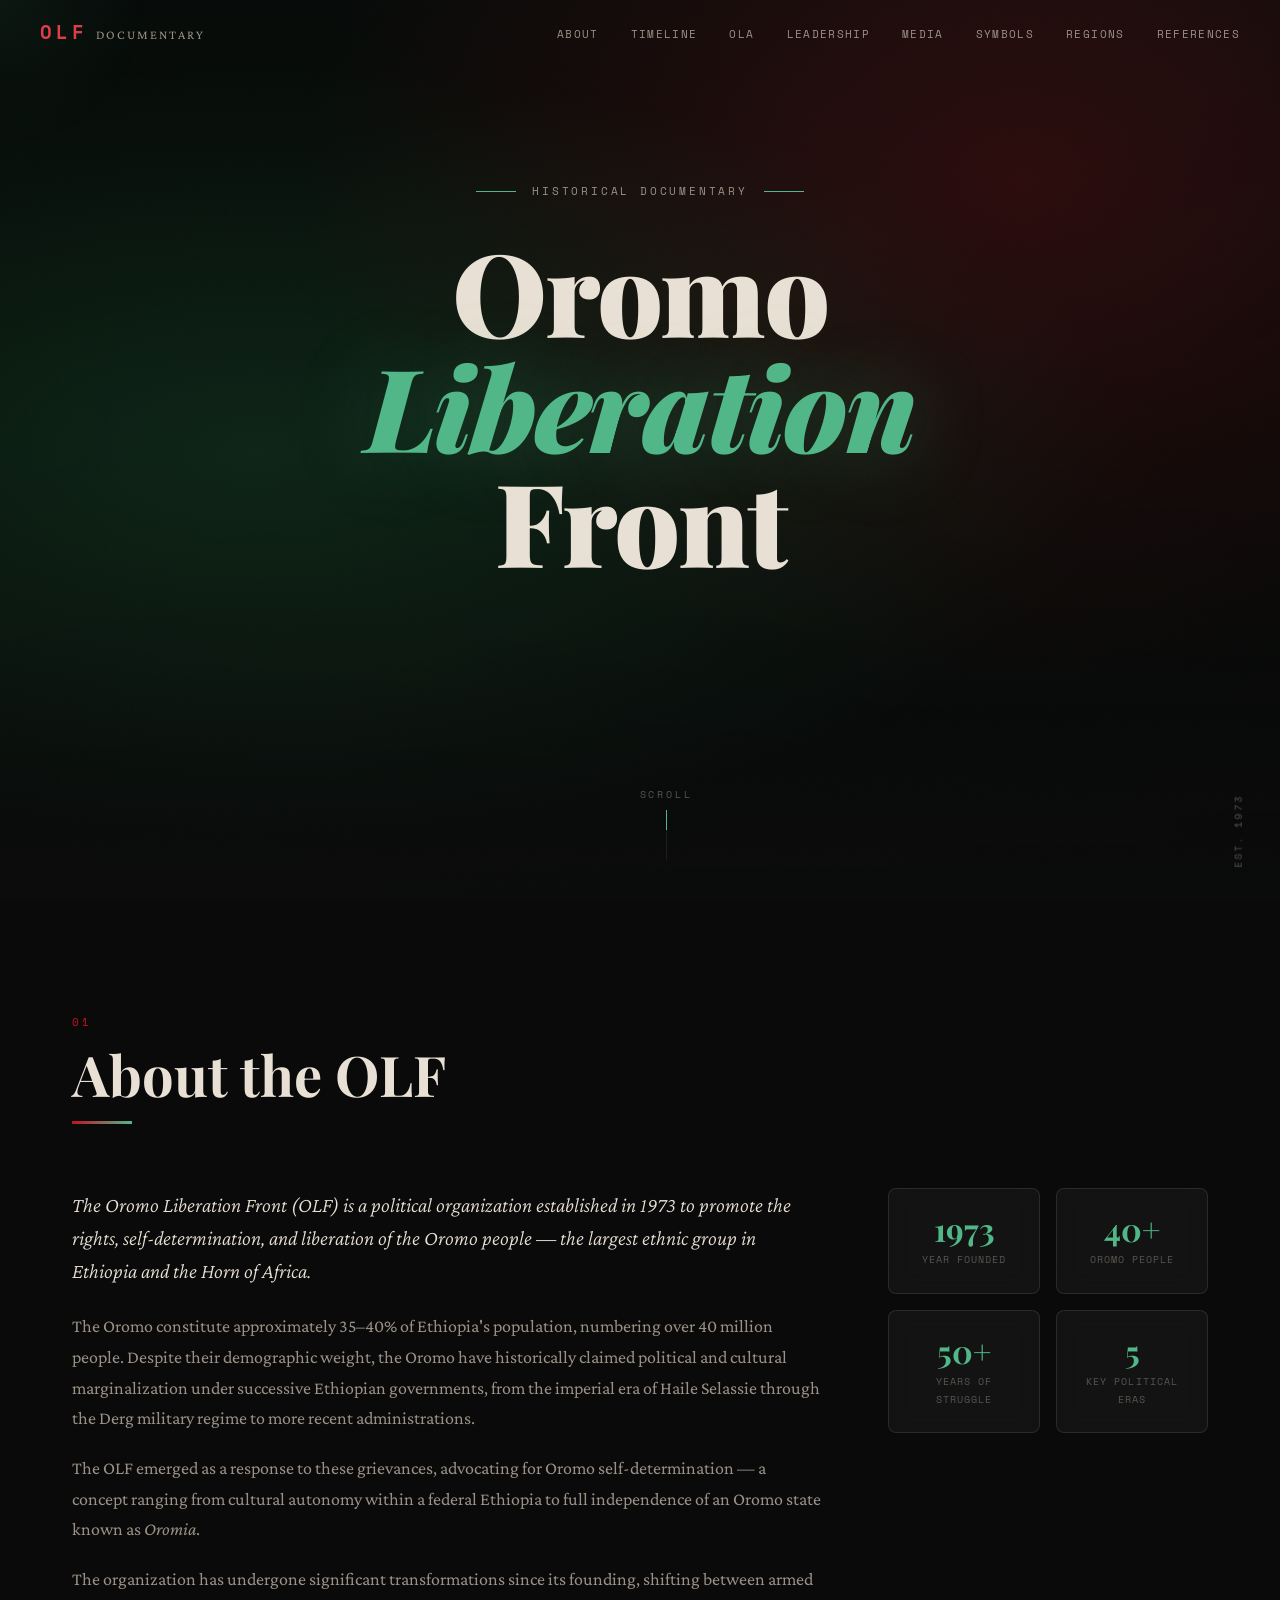
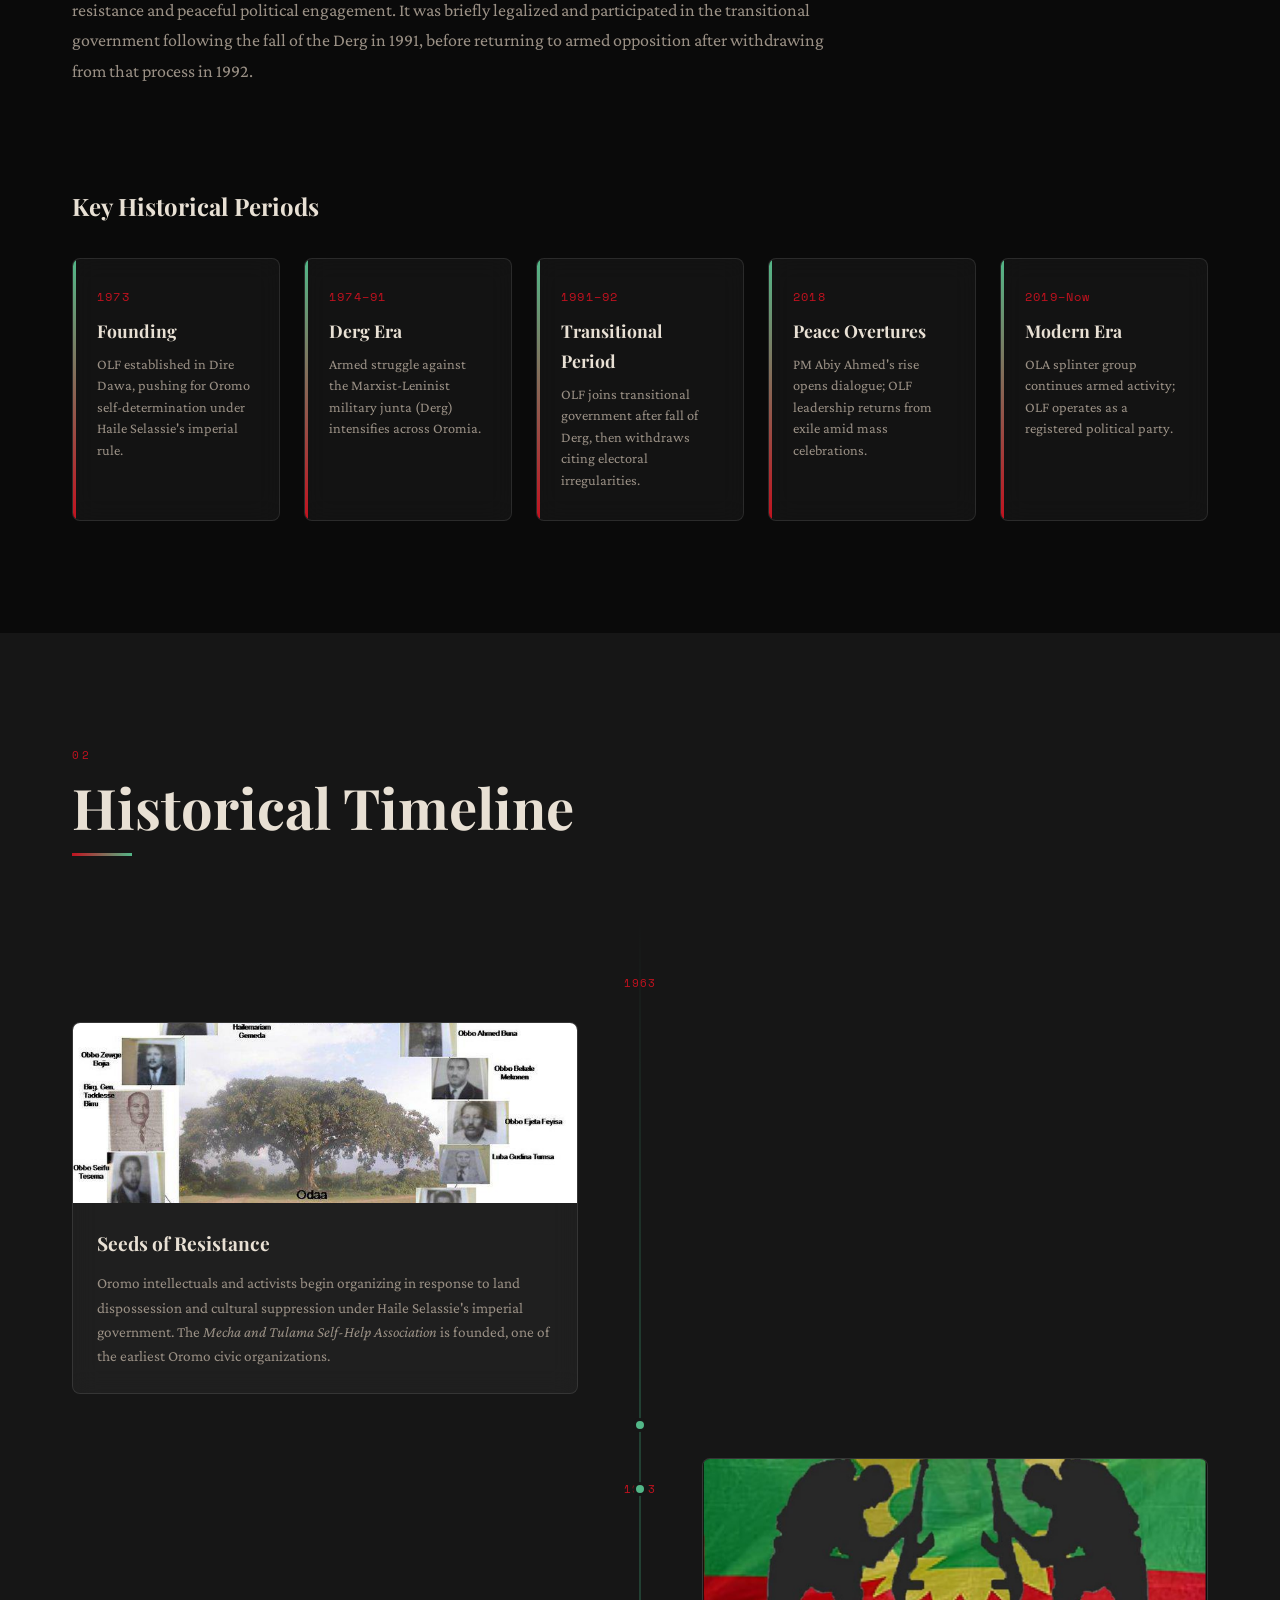
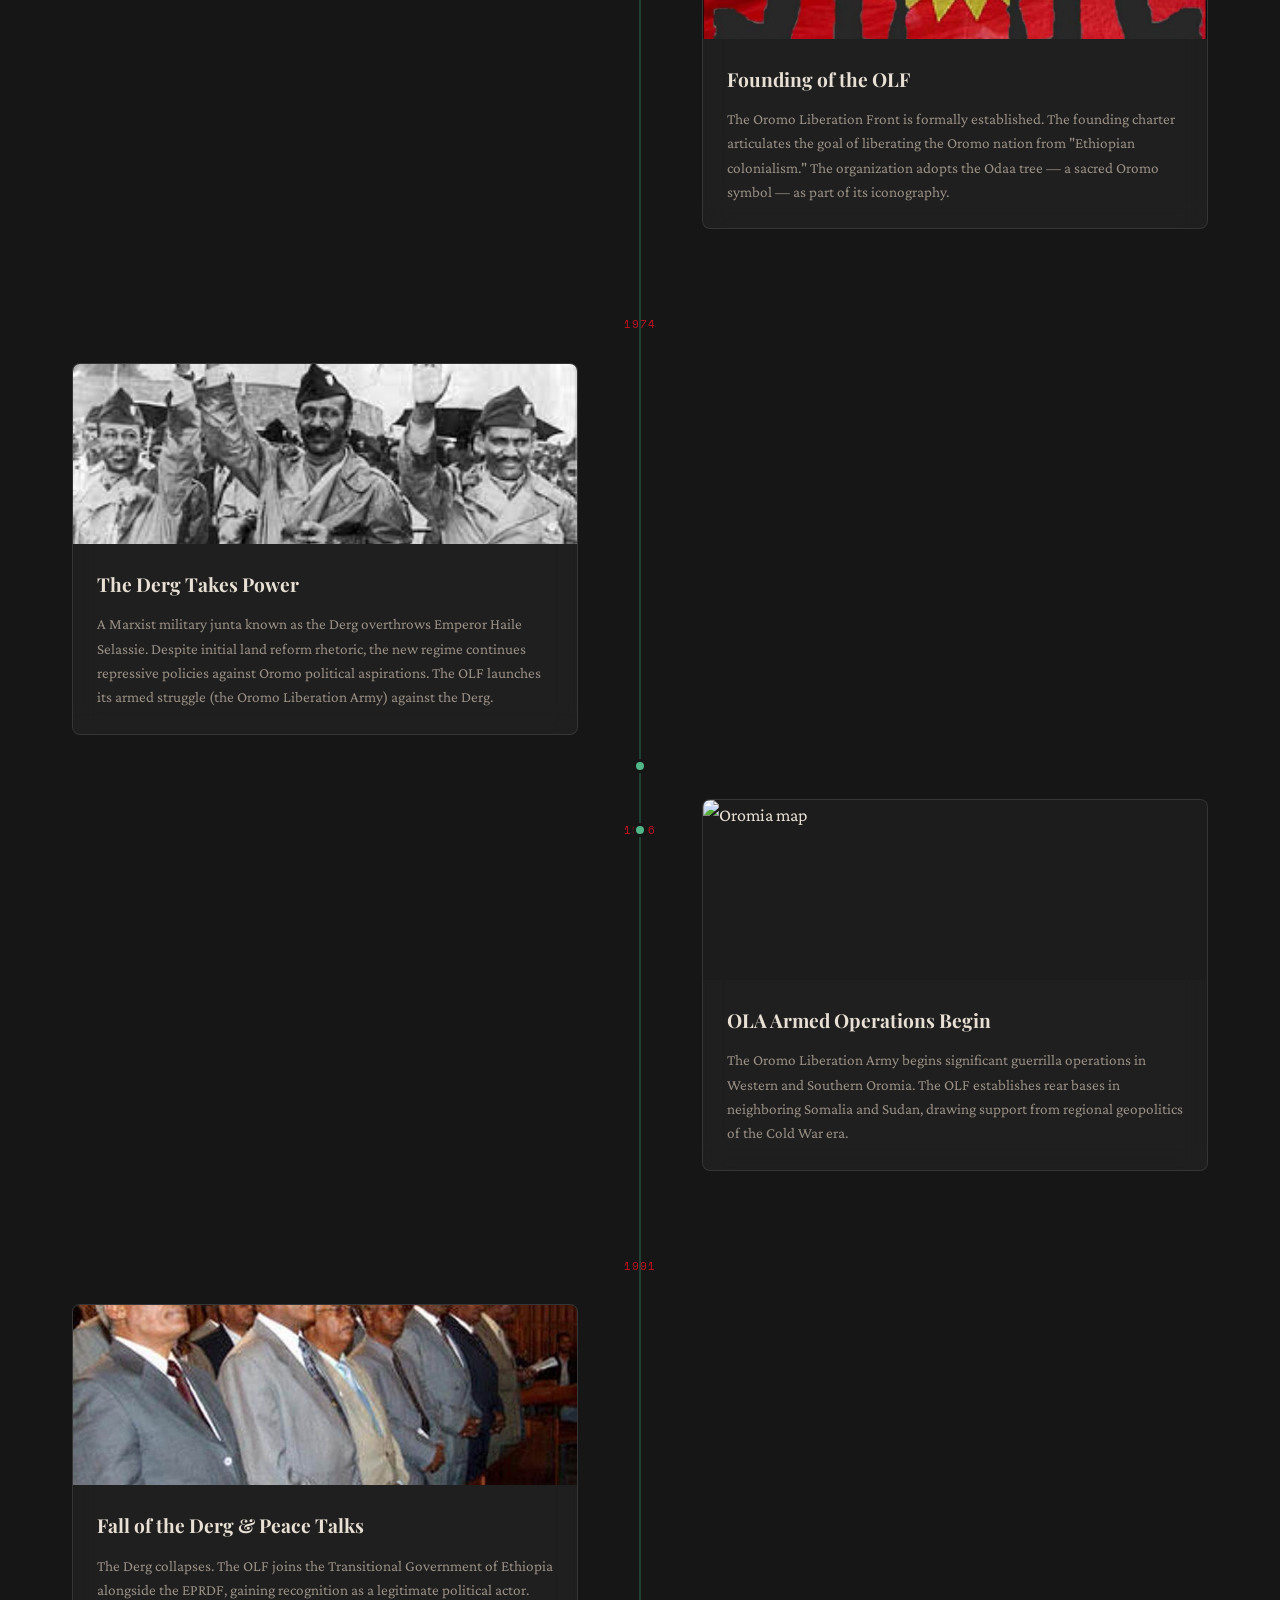
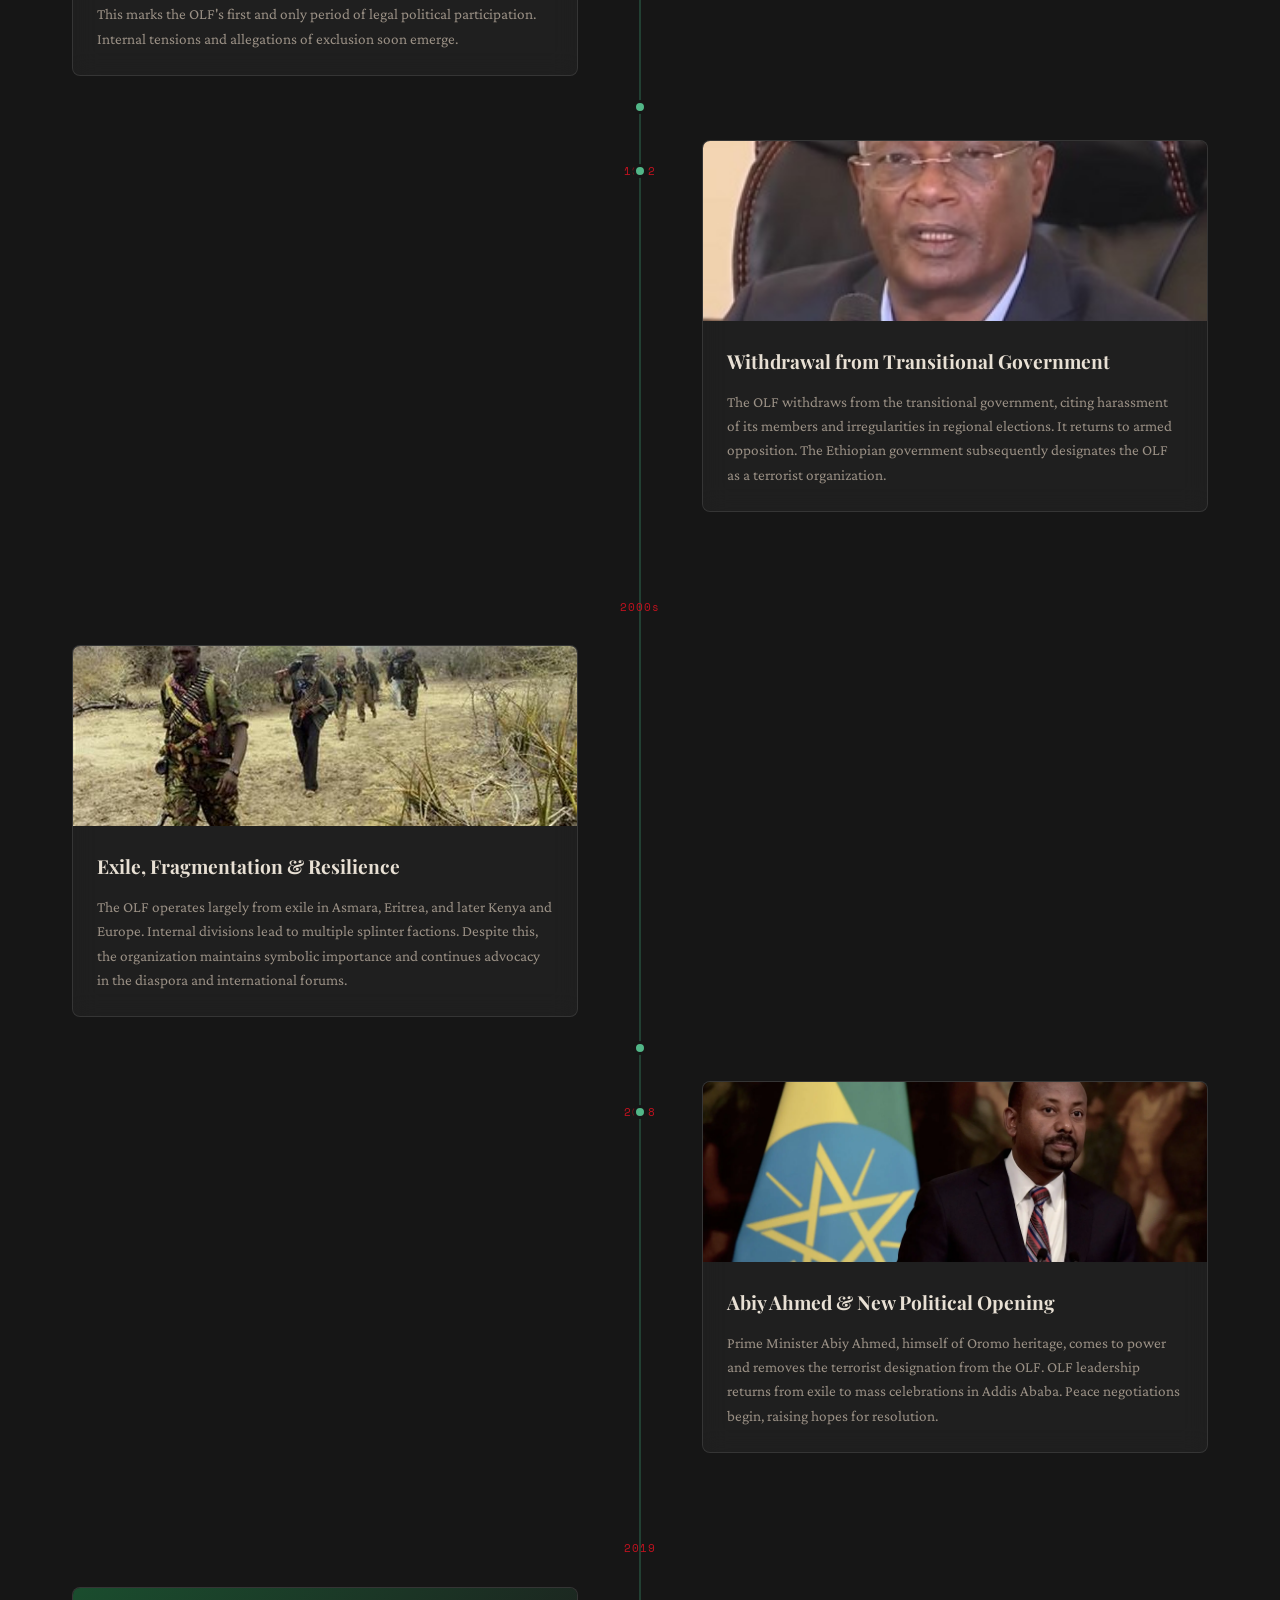
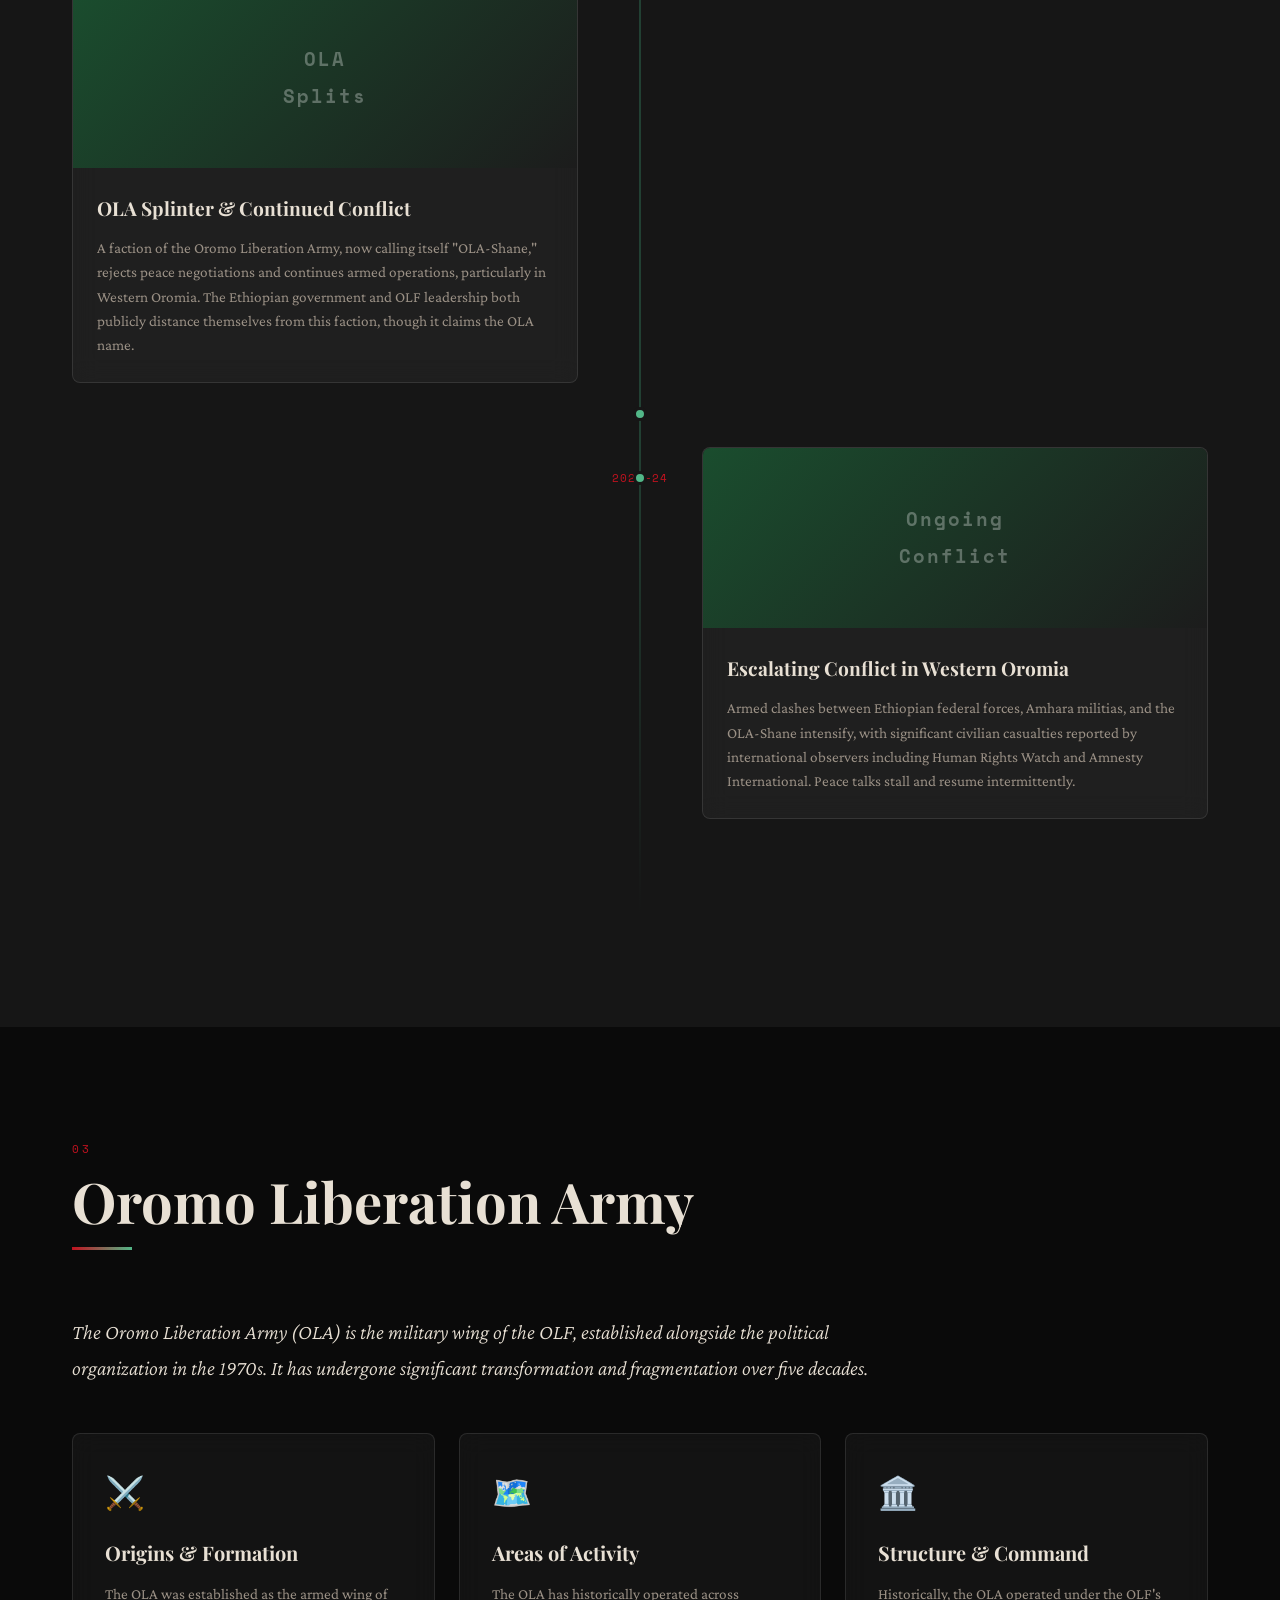
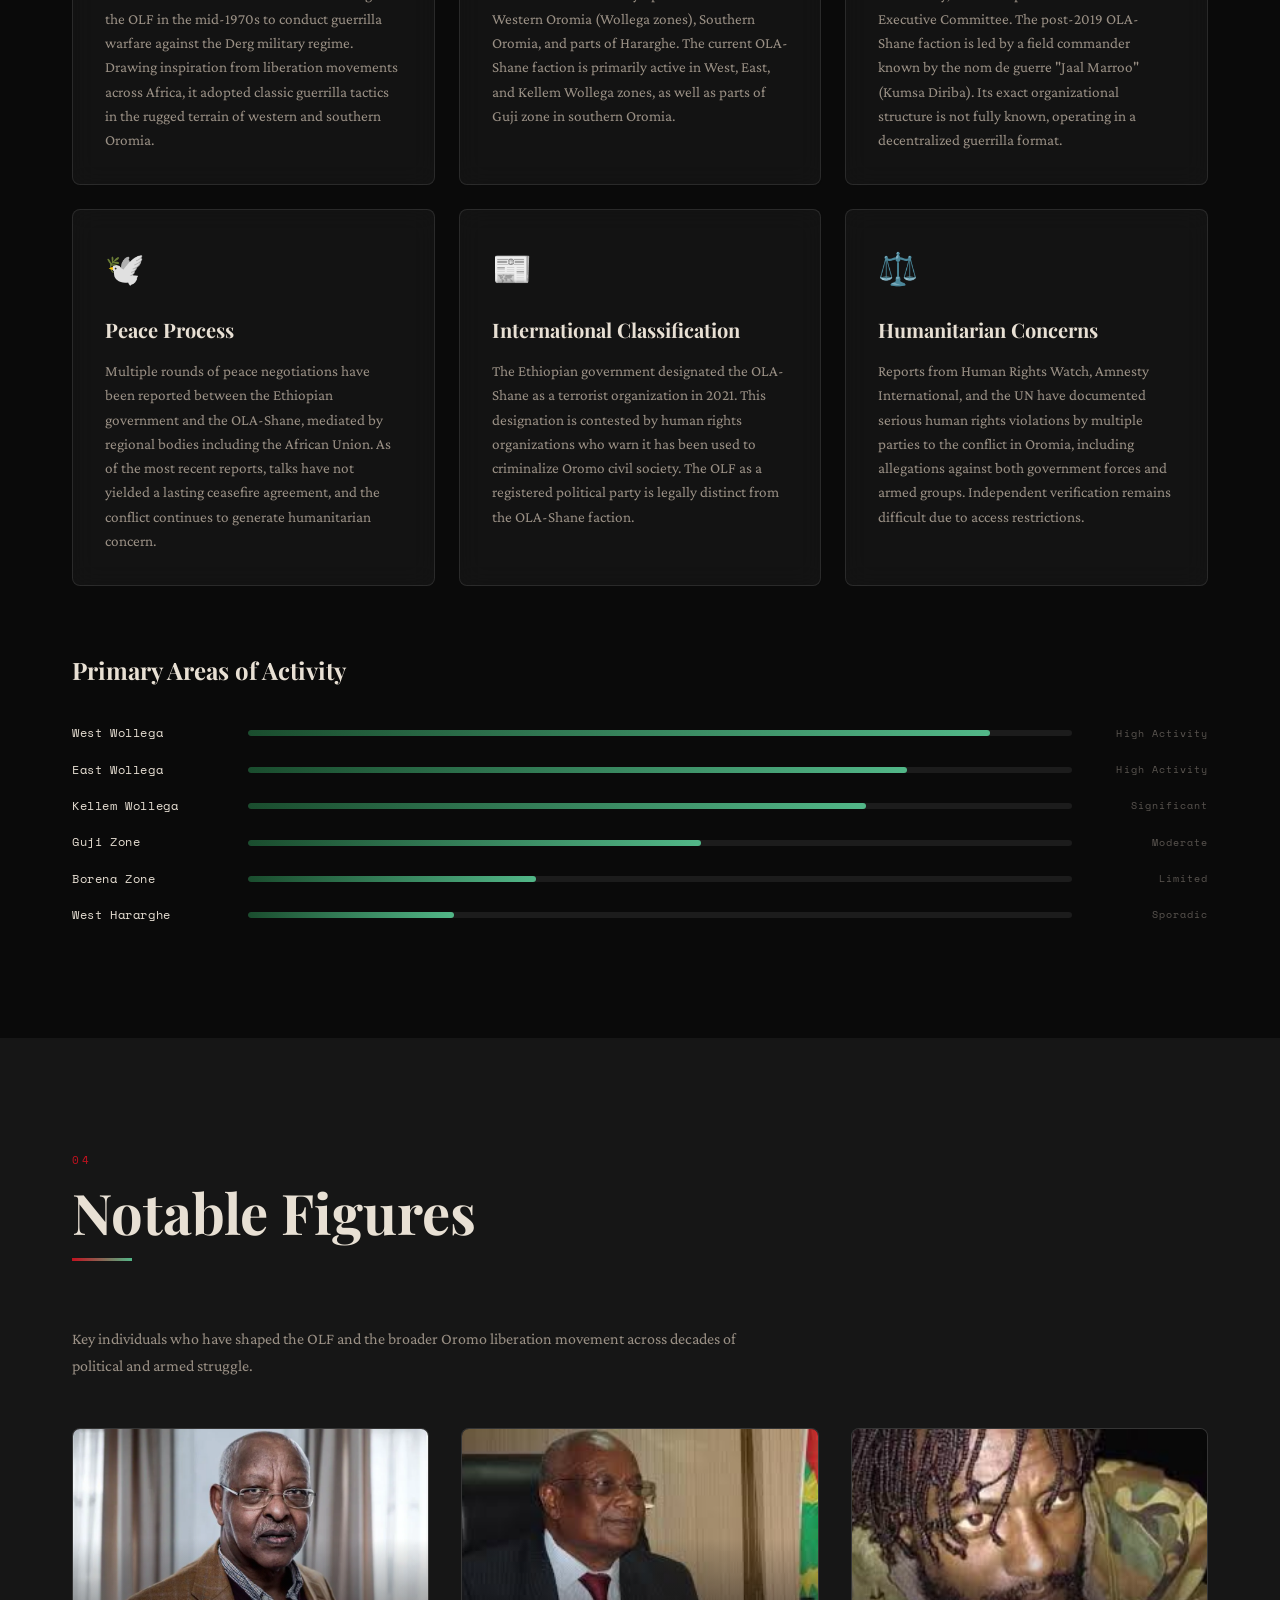
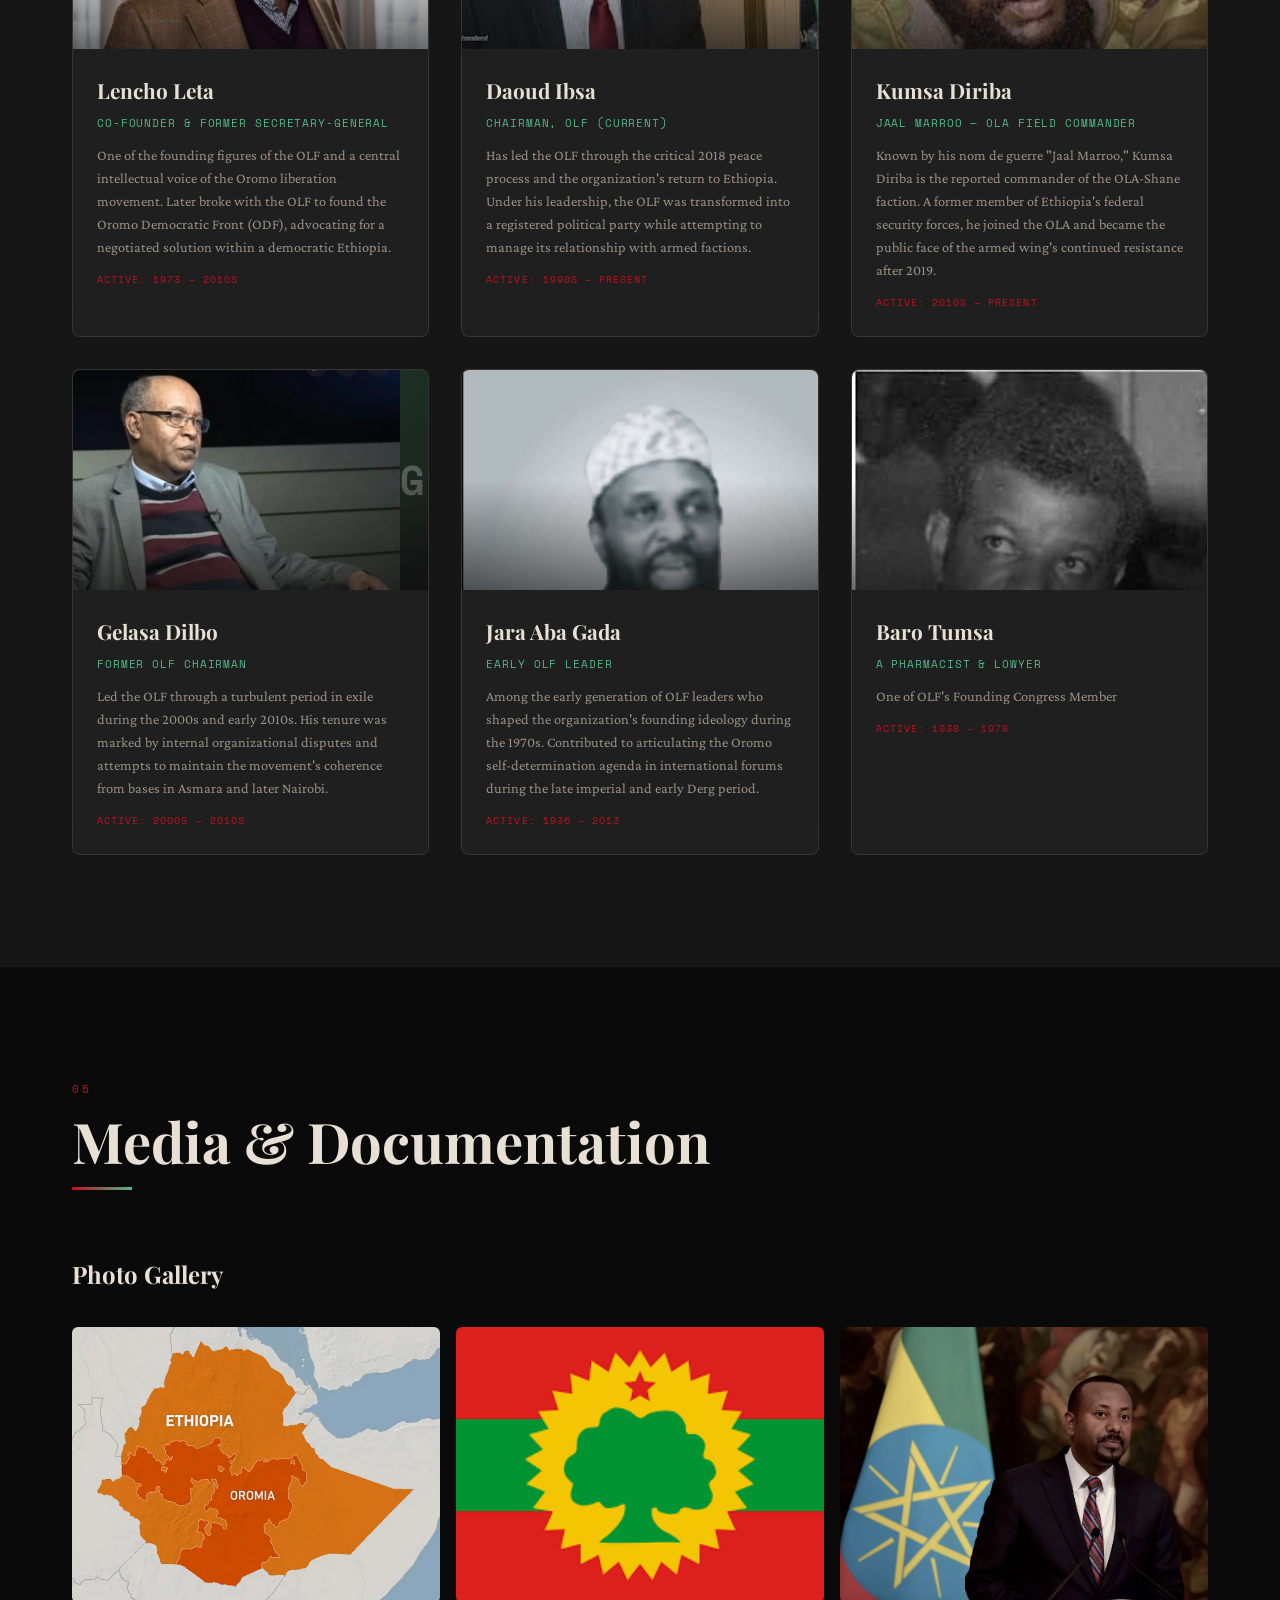
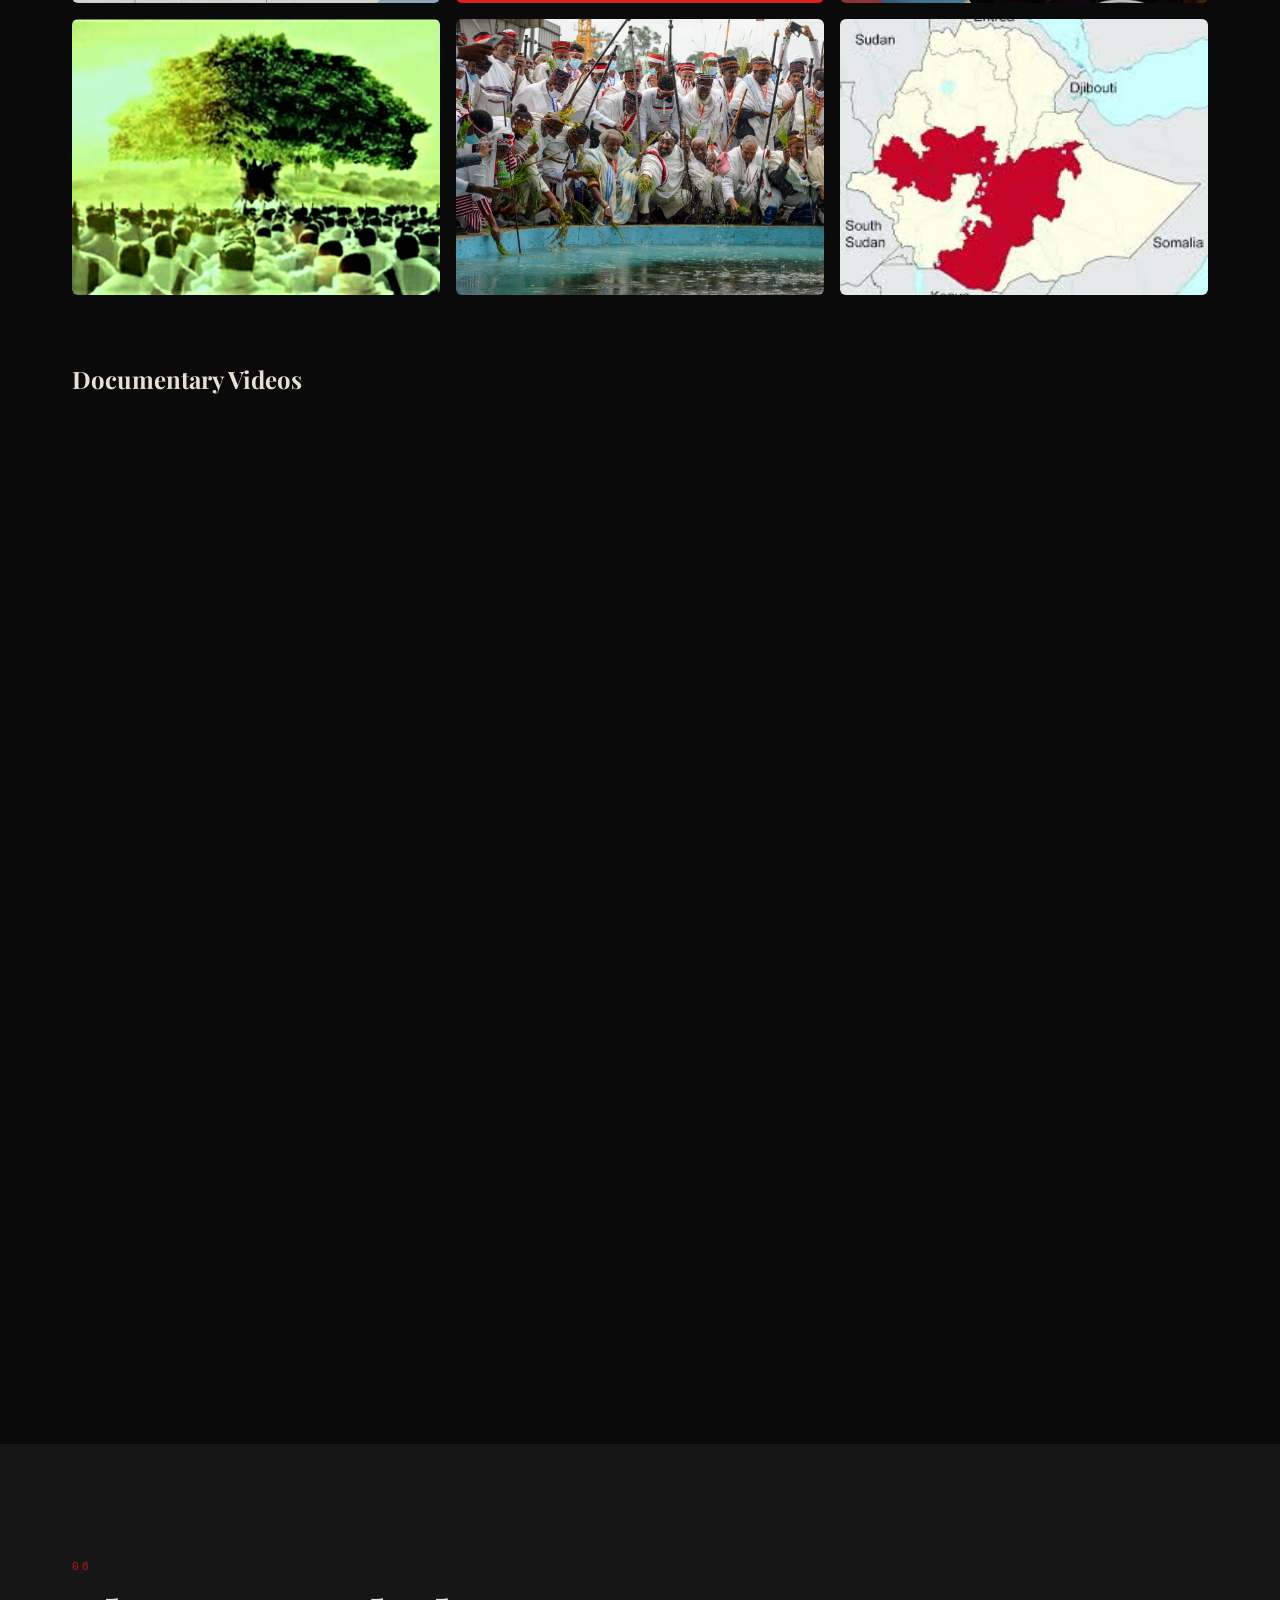
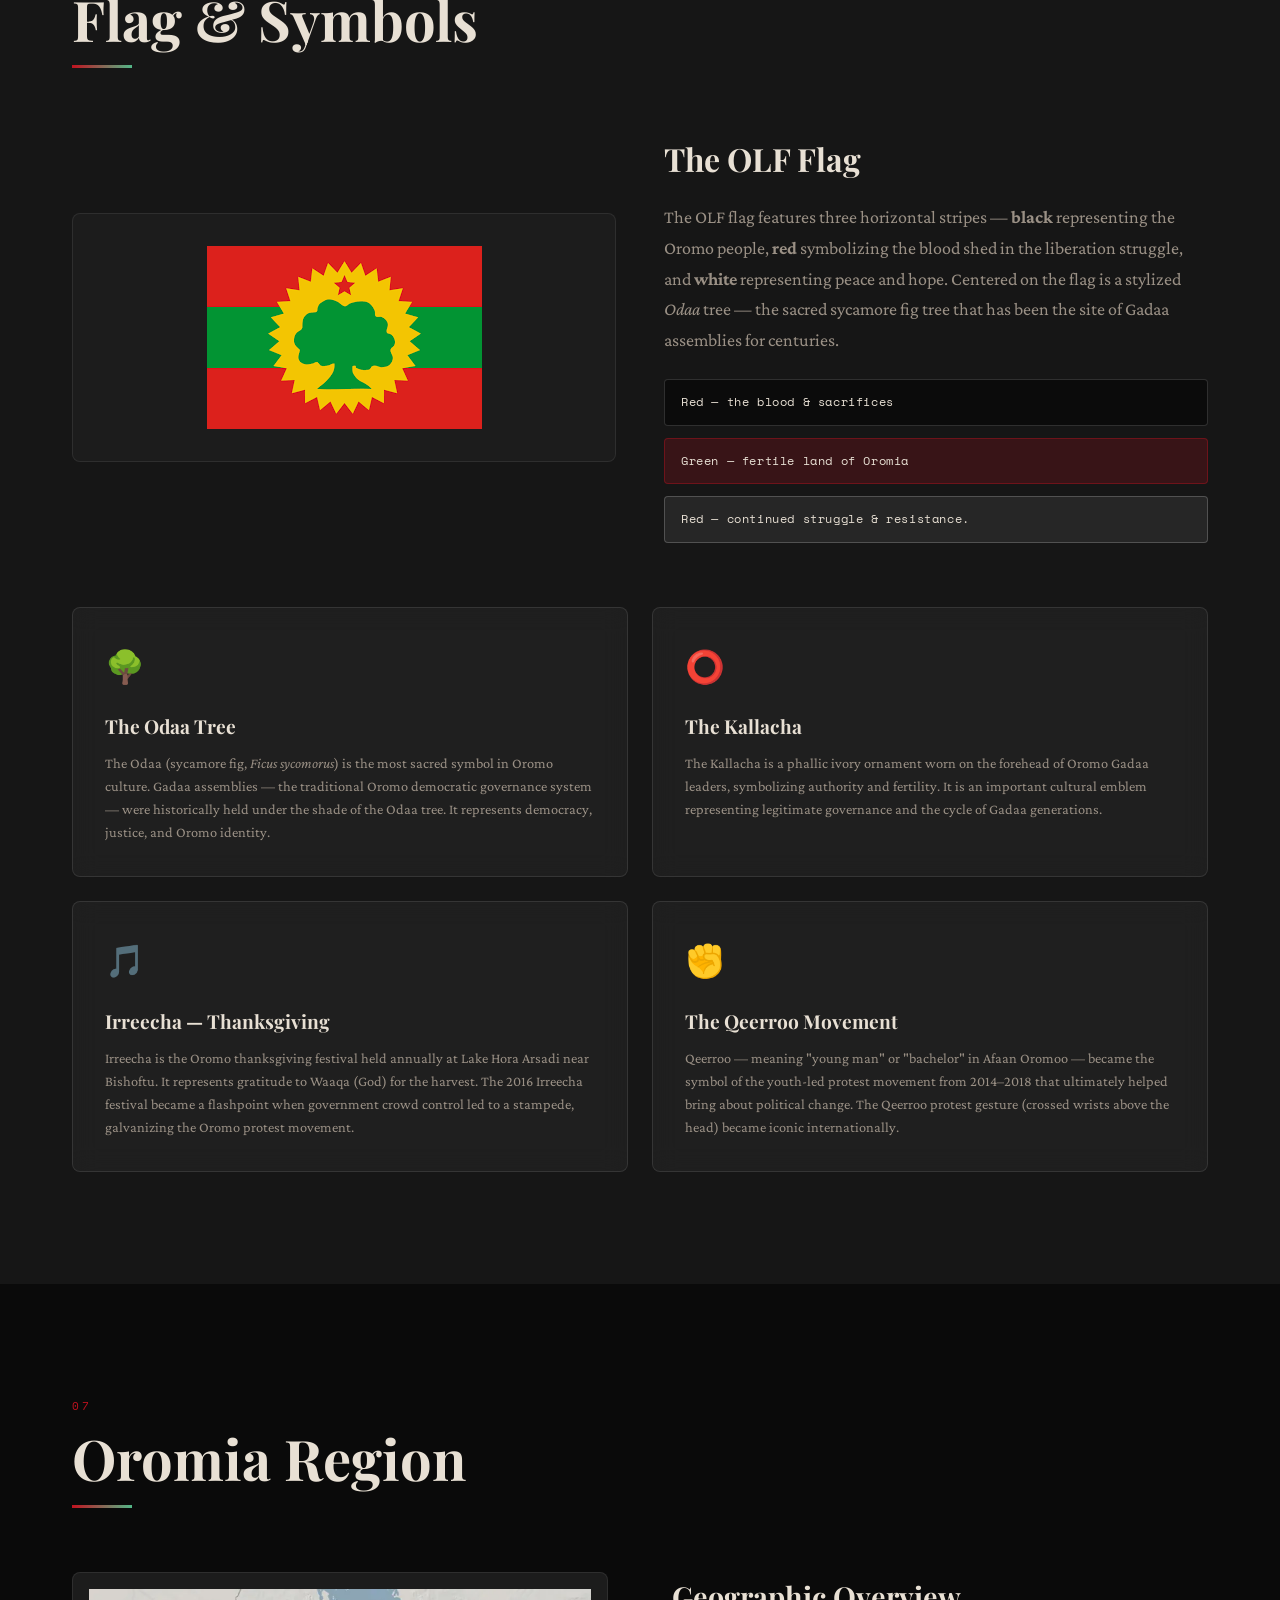
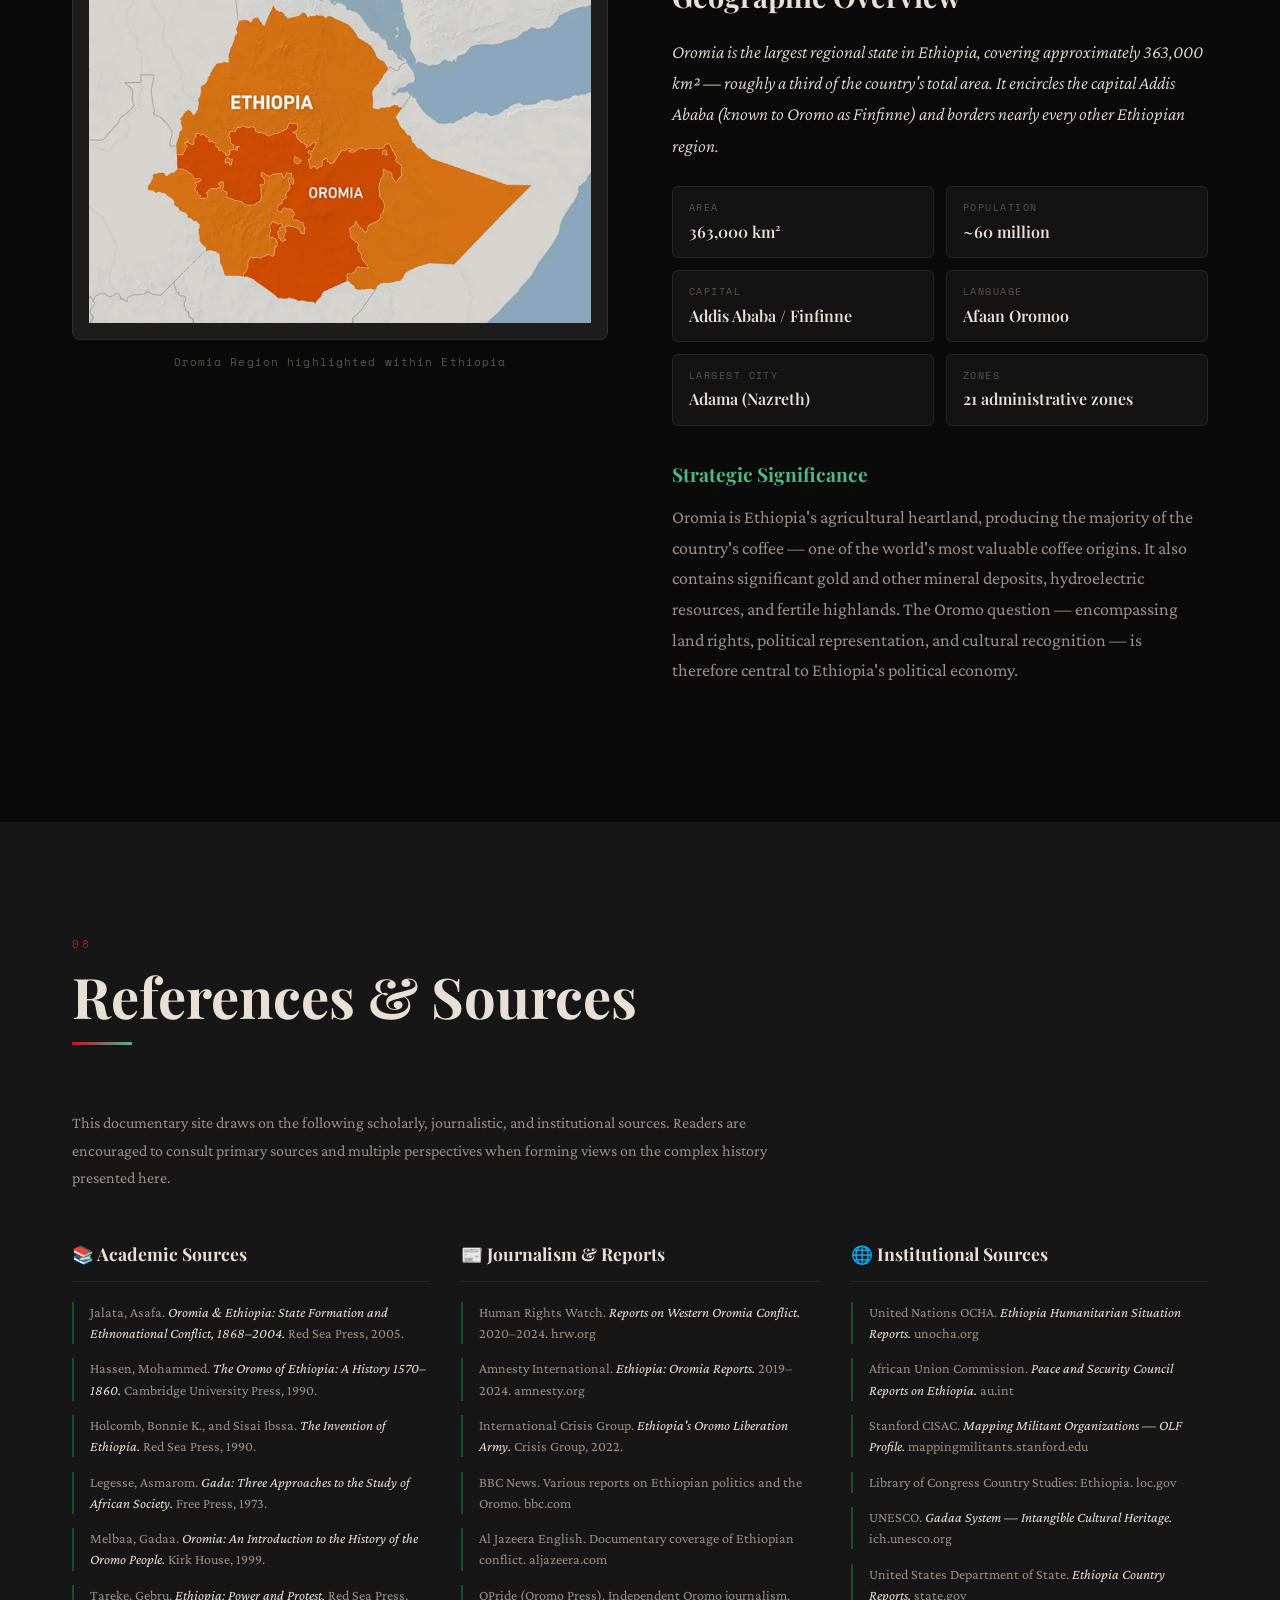
==== commit 56648163: "Update index11.html" ====
--- a/index11.html
+++ b/index11.html
@@ -778,7 +778,7 @@
       </div>
     </div>
     <div class="footer-bottom">
-      <span>&copy; 2024 OLF Documentary Resource. All rights reserved.</span>
+      <span>&copy; 2026 OLF Documentary Resource. All rights reserved.</span>
       <span>For educational use only.</span>
     </div>
   </footer>
